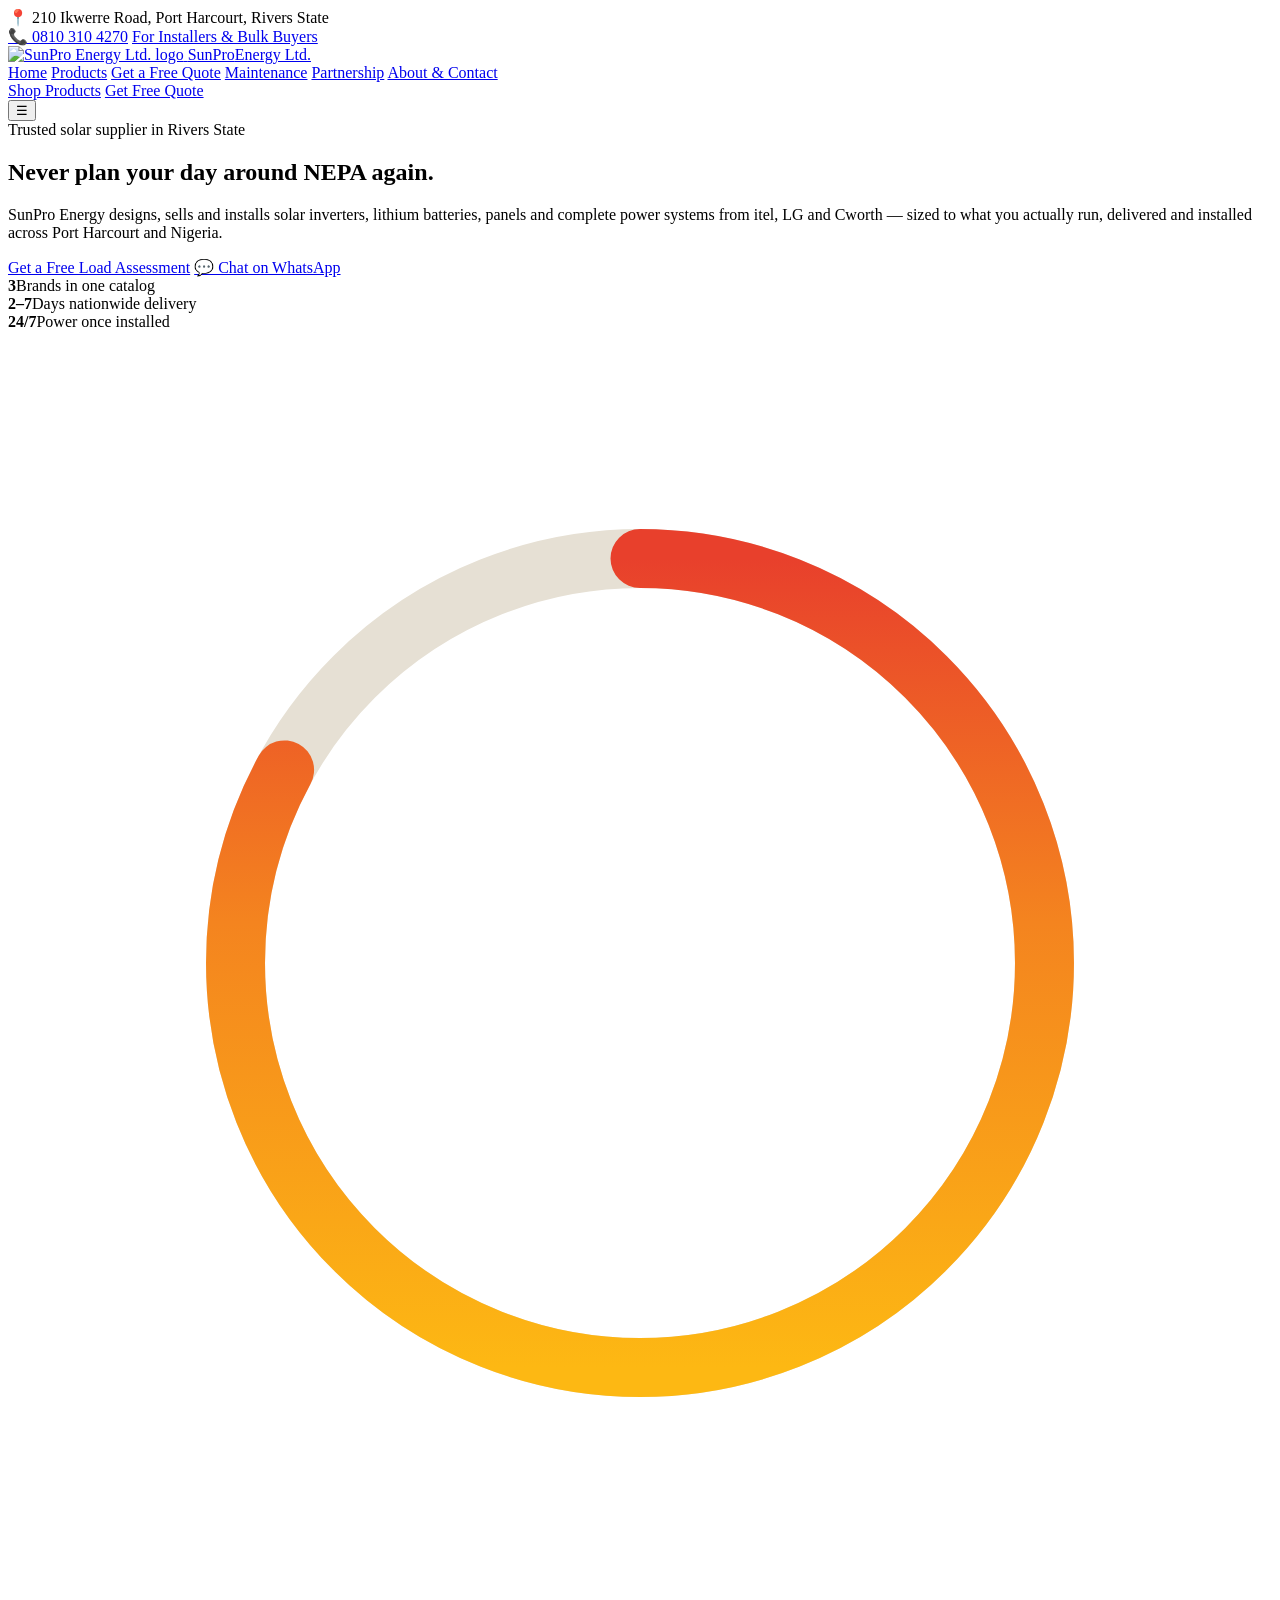
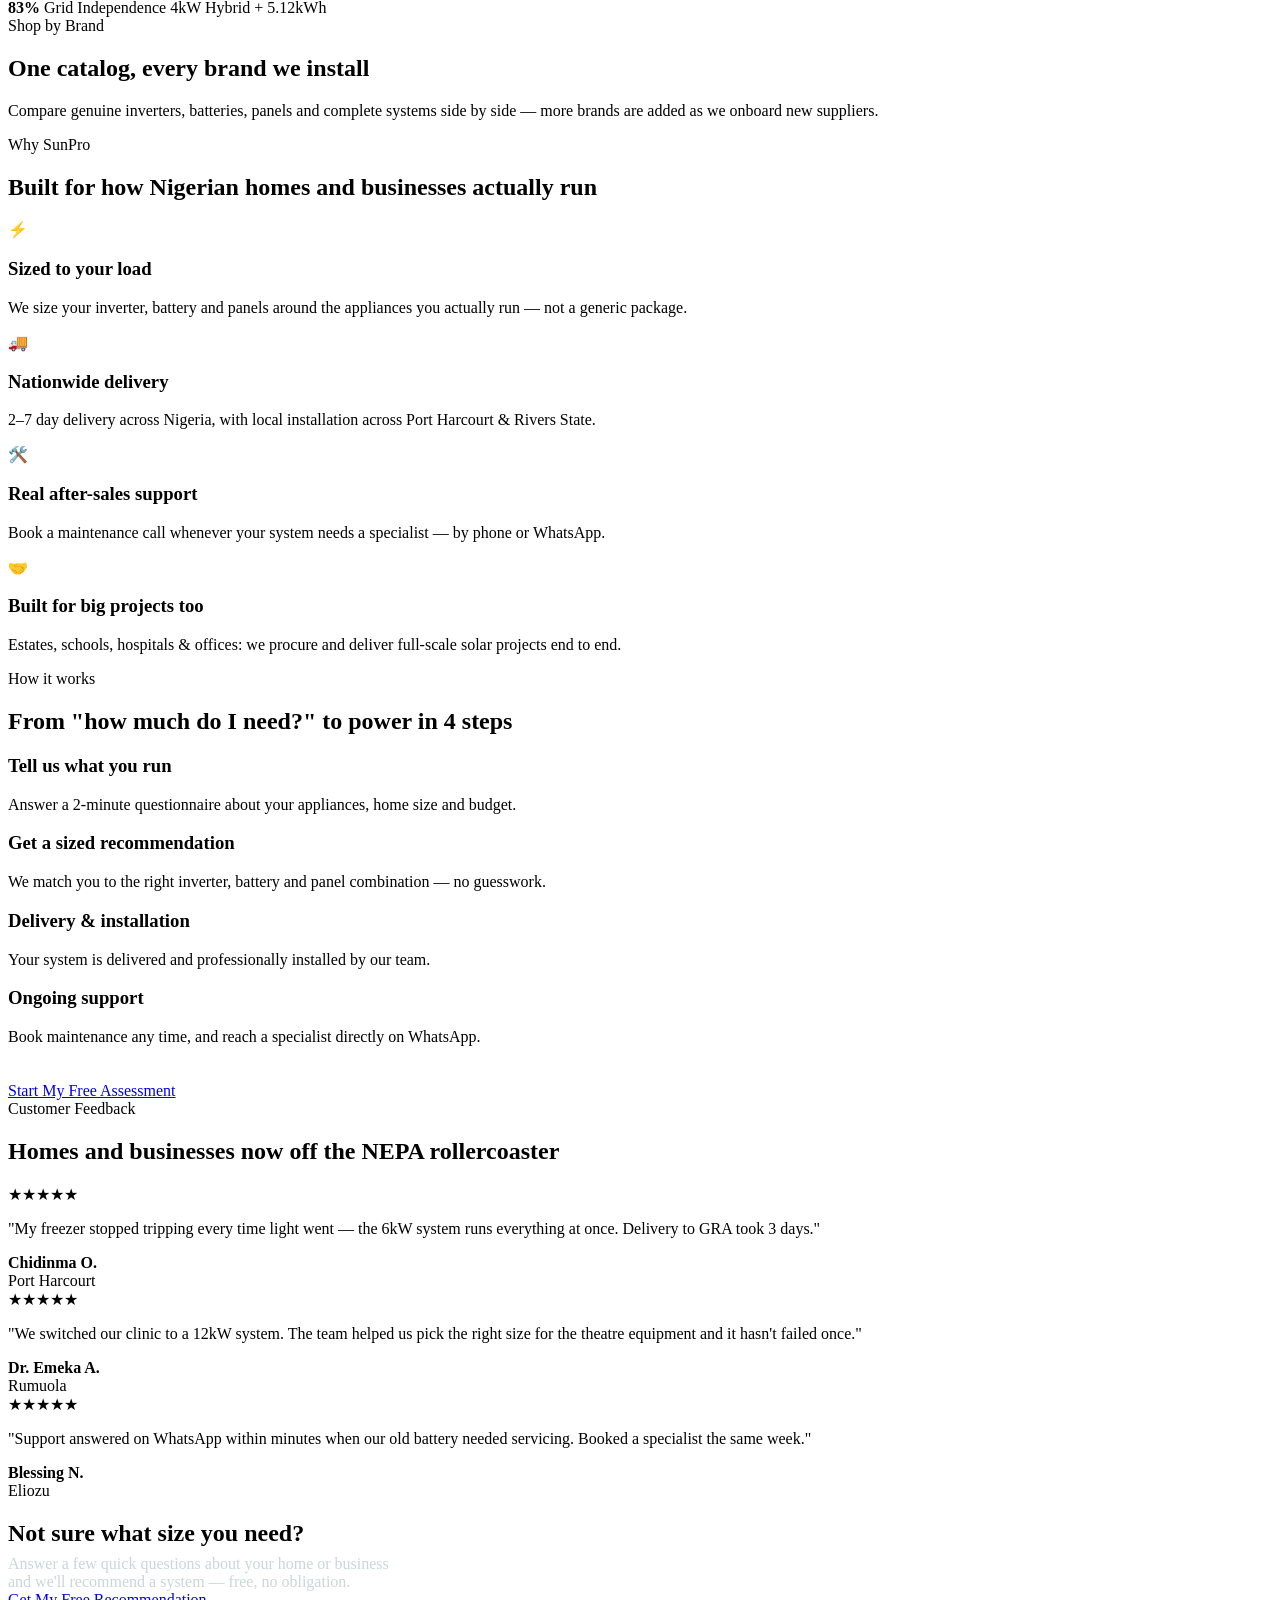
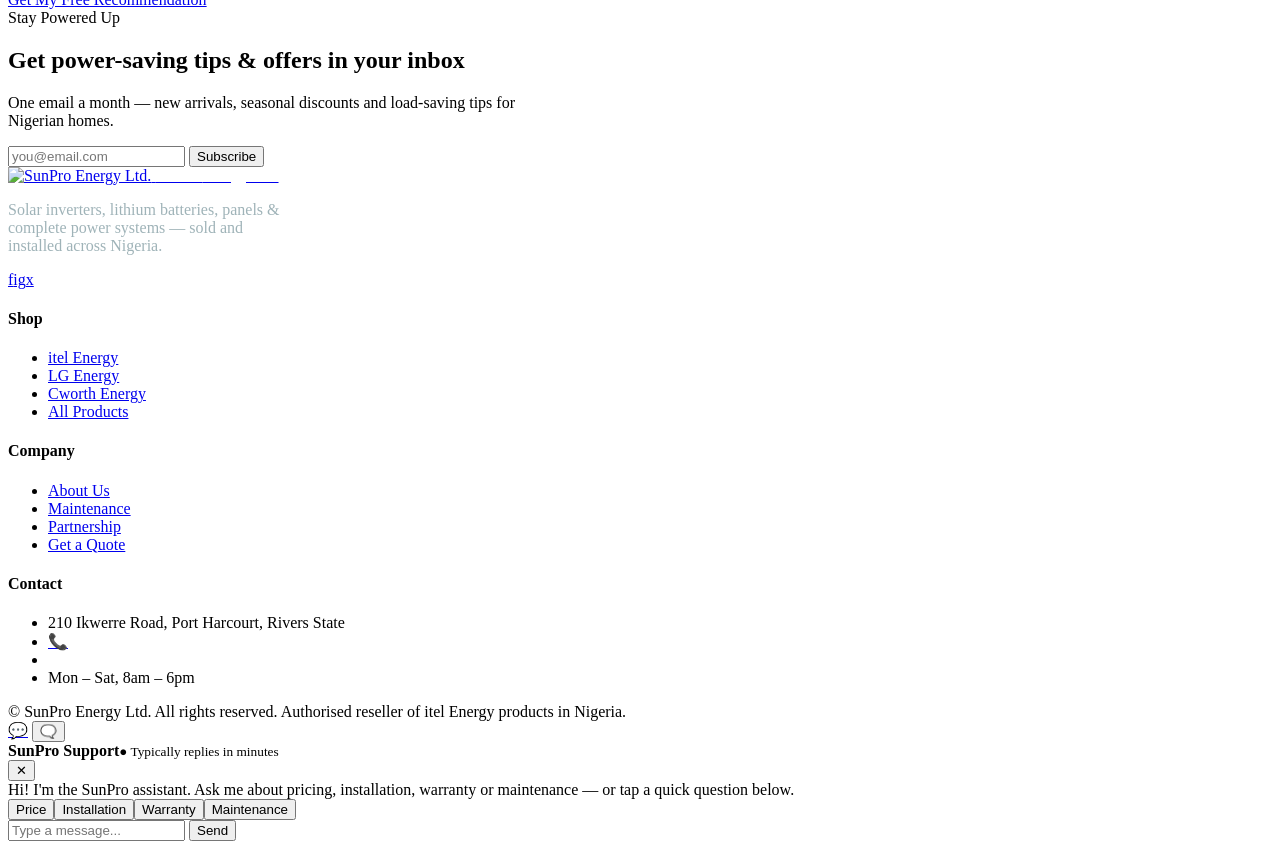
==== index.html @ 455d2c6d "Add files via upload" ====
<!DOCTYPE html>
<html lang="en">
<head>
<meta charset="UTF-8">
<meta name="viewport" content="width=device-width, initial-scale=1.0">
<title>SunPro Energy Ltd. — Solar Inverters, Batteries & Panels in Port Harcourt, Nigeria</title>
<meta name="description" content="SunPro Energy Ltd. supplies and installs itel, LG & Cworth solar inverters, lithium batteries, panels and complete power systems across Port Harcourt and Nigeria. Get a free load assessment.">
<link rel="canonical" href="https://sunproenergyltd.com/">
<link rel="icon" href="assets/logo.jpg">
<link rel="stylesheet" href="css/style.css">
</head>
<body>

<header class="site-header">
  <div class="topbar">
    <div class="container">
      <div class="topbar-links">
        <span>📍 210 Ikwerre Road, Port Harcourt, Rivers State</span>
      </div>
      <div class="topbar-links">
        <a data-phone-href href="#">📞 <span data-phone>0810 310 4270</span></a>
        <a href="pages/partnership.html">For Installers & Bulk Buyers</a>
      </div>
    </div>
  </div>
  <div class="container nav">
    <a href="index.html" class="brand">
      <img src="assets/logo.jpg" alt="SunPro Energy Ltd. logo">
      <span class="brand-name">SunPro<span>Energy Ltd.</span></span>
    </a>
    <nav class="nav-links">
      <a href="index.html">Home</a>
      <a href="pages/products.html">Products</a>
      <a href="pages/questionnaire.html">Get a Free Quote</a>
      <a href="pages/maintenance.html">Maintenance</a>
      <a href="pages/partnership.html">Partnership</a>
      <a href="pages/about.html">About &amp; Contact</a>
    </nav>
    <div class="nav-cta">
      <a href="pages/products.html" class="btn btn-outline btn-sm">Shop Products</a>
      <a href="pages/questionnaire.html" class="btn btn-primary btn-sm">Get Free Quote</a>
    </div>
    <button class="nav-toggle" aria-label="Toggle menu">☰</button>
  </div>
</header>

<section class="hero">
  <div class="container hero-grid">
    <div>
      <div class="hero-badge"><span class="dot"></span> Trusted solar supplier in Rivers State</div>
      <h1>Never plan your day around NEPA again.</h1>
      <p class="lead">SunPro Energy designs, sells and installs solar inverters, lithium batteries, panels and complete power systems from itel, LG and Cworth — sized to what you actually run, delivered and installed across Port Harcourt and Nigeria.</p>
      <div class="hero-actions">
        <a href="pages/questionnaire.html" class="btn btn-primary">Get a Free Load Assessment</a>
        <a data-wa-href data-wa-msg="Hello SunPro Energy, I'd like to speak to someone about a solar system." href="#" class="btn btn-whatsapp">💬 Chat on WhatsApp</a>
      </div>
      <div class="hero-stats">
        <div class="hero-stat"><b>3</b><span>Brands in one catalog</span></div>
        <div class="hero-stat"><b>2–7</b><span>Days nationwide delivery</span></div>
        <div class="hero-stat"><b>24/7</b><span>Power once installed</span></div>
      </div>
    </div>
    <div class="ray-meter">
      <svg viewBox="0 0 300 300">
        <defs>
          <linearGradient id="sunGrad" x1="0%" y1="0%" x2="100%" y2="0%">
            <stop offset="0%" stop-color="#FDB813"/>
            <stop offset="55%" stop-color="#F4841F"/>
            <stop offset="100%" stop-color="#E8402C"/>
          </linearGradient>
        </defs>
        <g stroke="url(#sunGrad)" stroke-width="3" stroke-linecap="round" opacity="0.55">
          <line x1="150" y1="150" x2="150" y2="18" transform="rotate(0 150 150)"/>
          <line x1="150" y1="150" x2="150" y2="24" transform="rotate(24 150 150)"/>
          <line x1="150" y1="150" x2="150" y2="18" transform="rotate(48 150 150)"/>
          <line x1="150" y1="150" x2="150" y2="24" transform="rotate(72 150 150)"/>
          <line x1="150" y1="150" x2="150" y2="18" transform="rotate(96 150 150)"/>
          <line x1="150" y1="150" x2="150" y2="24" transform="rotate(120 150 150)"/>
          <line x1="150" y1="150" x2="150" y2="18" transform="rotate(144 150 150)"/>
          <line x1="150" y1="150" x2="150" y2="24" transform="rotate(168 150 150)"/>
          <line x1="150" y1="150" x2="150" y2="18" transform="rotate(192 150 150)"/>
          <line x1="150" y1="150" x2="150" y2="24" transform="rotate(216 150 150)"/>
          <line x1="150" y1="150" x2="150" y2="18" transform="rotate(240 150 150)"/>
          <line x1="150" y1="150" x2="150" y2="24" transform="rotate(264 150 150)"/>
          <line x1="150" y1="150" x2="150" y2="18" transform="rotate(288 150 150)"/>
          <line x1="150" y1="150" x2="150" y2="24" transform="rotate(312 150 150)"/>
          <line x1="150" y1="150" x2="150" y2="18" transform="rotate(336 150 150)"/>
        </g>
        <circle cx="150" cy="150" r="96" fill="none" stroke="#E6E0D4" stroke-width="14"/>
        <circle cx="150" cy="150" r="96" fill="none" stroke="url(#sunGrad)" stroke-width="14" stroke-linecap="round"
          stroke-dasharray="603" stroke-dashoffset="103" transform="rotate(-90 150 150)"/>
      </svg>
      <div class="reading">
        <b>83%</b>
        <span>Grid Independence</span>
        <span class="small mono" style="margin-top:6px;">4kW Hybrid + 5.12kWh</span>
      </div>
    </div>
  </div>
</section>

<section class="bg-paper" style="padding-top:0;">
  <div class="container">
    <div class="section-head">
      <div class="eyebrow">Shop by Brand</div>
      <h2>One catalog, every brand we install</h2>
      <p>Compare genuine inverters, batteries, panels and complete systems side by side — more brands are added as we onboard new suppliers.</p>
    </div>
    <div class="brand-strip" id="brand-strip"></div>
  </div>
</section>

<section class="bg-navy">
  <div class="container">
    <div class="section-head">
      <div class="eyebrow" style="color:var(--gold)">Why SunPro</div>
      <h2>Built for how Nigerian homes and businesses actually run</h2>
    </div>
    <div class="grid grid-4">
      <div class="card"><div class="icon">⚡</div><h3>Sized to your load</h3><p>We size your inverter, battery and panels around the appliances you actually run — not a generic package.</p></div>
      <div class="card"><div class="icon">🚚</div><h3>Nationwide delivery</h3><p>2–7 day delivery across Nigeria, with local installation across Port Harcourt & Rivers State.</p></div>
      <div class="card"><div class="icon">🛠️</div><h3>Real after-sales support</h3><p>Book a maintenance call whenever your system needs a specialist — by phone or WhatsApp.</p></div>
      <div class="card"><div class="icon">🤝</div><h3>Built for big projects too</h3><p>Estates, schools, hospitals & offices: we procure and deliver full-scale solar projects end to end.</p></div>
    </div>
  </div>
</section>

<section class="bg-paper">
  <div class="container">
    <div class="section-head">
      <div class="eyebrow">How it works</div>
      <h2>From "how much do I need?" to power in 4 steps</h2>
    </div>
    <div class="steps">
      <div class="step"><h3>Tell us what you run</h3><p>Answer a 2-minute questionnaire about your appliances, home size and budget.</p></div>
      <div class="step"><h3>Get a sized recommendation</h3><p>We match you to the right inverter, battery and panel combination — no guesswork.</p></div>
      <div class="step"><h3>Delivery & installation</h3><p>Your system is delivered and professionally installed by our team.</p></div>
      <div class="step"><h3>Ongoing support</h3><p>Book maintenance any time, and reach a specialist directly on WhatsApp.</p></div>
    </div>
    <div class="text-center" style="margin-top:36px;">
      <a href="pages/questionnaire.html" class="btn btn-primary">Start My Free Assessment</a>
    </div>
  </div>
</section>

<section class="bg-paper" style="padding-top:0;">
  <div class="container">
    <div class="section-head">
      <div class="eyebrow">Customer Feedback</div>
      <h2>Homes and businesses now off the NEPA rollercoaster</h2>
    </div>
    <div class="grid grid-3">
      <div class="testi"><div class="stars">★★★★★</div><p>"My freezer stopped tripping every time light went — the 6kW system runs everything at once. Delivery to GRA took 3 days."</p>
        <div class="who"><div class="avatar"></div><div><b>Chidinma O.</b><div class="small">Port Harcourt</div></div></div></div>
      <div class="testi"><div class="stars">★★★★★</div><p>"We switched our clinic to a 12kW system. The team helped us pick the right size for the theatre equipment and it hasn't failed once."</p>
        <div class="who"><div class="avatar"></div><div><b>Dr. Emeka A.</b><div class="small">Rumuola</div></div></div></div>
      <div class="testi"><div class="stars">★★★★★</div><p>"Support answered on WhatsApp within minutes when our old battery needed servicing. Booked a specialist the same week."</p>
        <div class="who"><div class="avatar"></div><div><b>Blessing N.</b><div class="small">Eliozu</div></div></div></div>
    </div>
  </div>
</section>

<section class="bg-paper" style="padding-top:0;">
  <div class="container">
    <div class="cta-banner">
      <div class="cta-inner">
        <div>
          <h2 style="margin-bottom:8px;">Not sure what size you need?</h2>
          <p style="color:#C9D6DA;margin:0;max-width:48ch;">Answer a few quick questions about your home or business and we'll recommend a system — free, no obligation.</p>
        </div>
        <a href="pages/questionnaire.html" class="btn btn-primary">Get My Free Recommendation</a>
      </div>
    </div>
  </div>
</section>

<section class="newsletter">
  <div class="container">
    <div class="section-head left" style="max-width:520px;">
      <div class="eyebrow" style="color:var(--gold)">Stay Powered Up</div>
      <h2>Get power-saving tips & offers in your inbox</h2>
      <p>One email a month — new arrivals, seasonal discounts and load-saving tips for Nigerian homes.</p>
      <form class="newsletter-form">
        <input type="email" placeholder="you@email.com" required>
        <button class="btn btn-primary" type="submit">Subscribe</button>
      </form>
      <div class="form-msg"></div>
    </div>
  </div>
</section>

<footer class="site-footer">
  <div class="container">
    <div class="footer-grid">
      <div>
        <a href="index.html" class="brand" style="margin-bottom:14px;">
          <img src="assets/logo.jpg" alt="SunPro Energy Ltd." style="height:40px;">
          <span class="brand-name" style="color:#fff;">SunPro<span style="color:var(--gold);">Energy Ltd.</span></span>
        </a>
        <p style="color:#9fb3b8;max-width:34ch;">Solar inverters, lithium batteries, panels & complete power systems — sold and installed across Nigeria.</p>
        <div class="social-row">
          <a href="#" aria-label="Facebook">f</a><a href="#" aria-label="Instagram">ig</a><a href="#" aria-label="Twitter">x</a>
        </div>
      </div>
      <div>
        <h4>Shop</h4>
        <ul>
          <li><a href="pages/products.html?brand=itel">itel Energy</a></li>
          <li><a href="pages/products.html?brand=lg">LG Energy</a></li>
          <li><a href="pages/products.html?brand=cworth">Cworth Energy</a></li>
          <li><a href="pages/products.html">All Products</a></li>
        </ul>
      </div>
      <div>
        <h4>Company</h4>
        <ul>
          <li><a href="pages/about.html">About Us</a></li>
          <li><a href="pages/maintenance.html">Maintenance</a></li>
          <li><a href="pages/partnership.html">Partnership</a></li>
          <li><a href="pages/questionnaire.html">Get a Quote</a></li>
        </ul>
      </div>
      <div>
        <h4>Contact</h4>
        <ul>
          <li data-address>210 Ikwerre Road, Port Harcourt, Rivers State</li>
          <li><a data-phone-href href="#">📞 <span data-phone></span></a></li>
          <li><a data-email-href href="#" data-email></a></li>
          <li data-hours>Mon – Sat, 8am – 6pm</li>
        </ul>
      </div>
    </div>
    <div class="footer-bottom">
      <span>© <span data-year></span> SunPro Energy Ltd. All rights reserved.</span>
      <span>Authorised reseller of itel Energy products in Nigeria.</span>
    </div>
  </div>
</footer>

<div class="floating-actions">
  <a class="fab fab-whatsapp" data-wa-href data-wa-msg="Hello SunPro Energy, I have a question." href="#" aria-label="Chat on WhatsApp">💬</a>
  <button class="fab fab-chat" aria-label="Open live chat">🗨️</button>
</div>
<div class="chat-window">
  <div class="chat-head">
    <div><b>SunPro Support</b><small>● Typically replies in minutes</small></div>
    <button class="chat-close">✕</button>
  </div>
  <div class="chat-body">
    <div class="msg bot">Hi! I'm the SunPro assistant. Ask me about pricing, installation, warranty or maintenance — or tap a quick question below.</div>
  </div>
  <div class="chat-quick">
    <button>Price</button><button>Installation</button><button>Warranty</button><button>Maintenance</button>
  </div>
  <div class="chat-input">
    <input type="text" placeholder="Type a message...">
    <button>Send</button>
  </div>
</div>

<script src="js/config.js"></script>
<script src="js/products-data.js"></script>
<script src="js/lead-store.js"></script>
<script src="js/main.js"></script>
<script>
  function renderBrandStrip(){
    const wrap = document.getElementById("brand-strip");
    if(!wrap) return;
    wrap.innerHTML = BRANDS.map(b => `
      <div class="brand-card ${b.status !== 'live' ? 'soon' : ''}">
        <div class="brand-mark">${b.logoText}</div>
        <h3>${b.name}</h3>
        <p class="small" style="margin:0;">${b.tagline}</p>
        <span class="tag ${b.status !== 'live' ? 'soon' : ''}">${b.status === 'live' ? b.items.length + ' products' : 'Coming soon'}</span>
        <a href="pages/products.html?brand=${b.id}" class="btn btn-outline btn-sm" style="margin-top:6px;">${b.status==='live' ? 'View products' : 'Notify me'}</a>
      </div>`).join("");
  }
  renderBrandStrip();
</script>
</body>
</html>
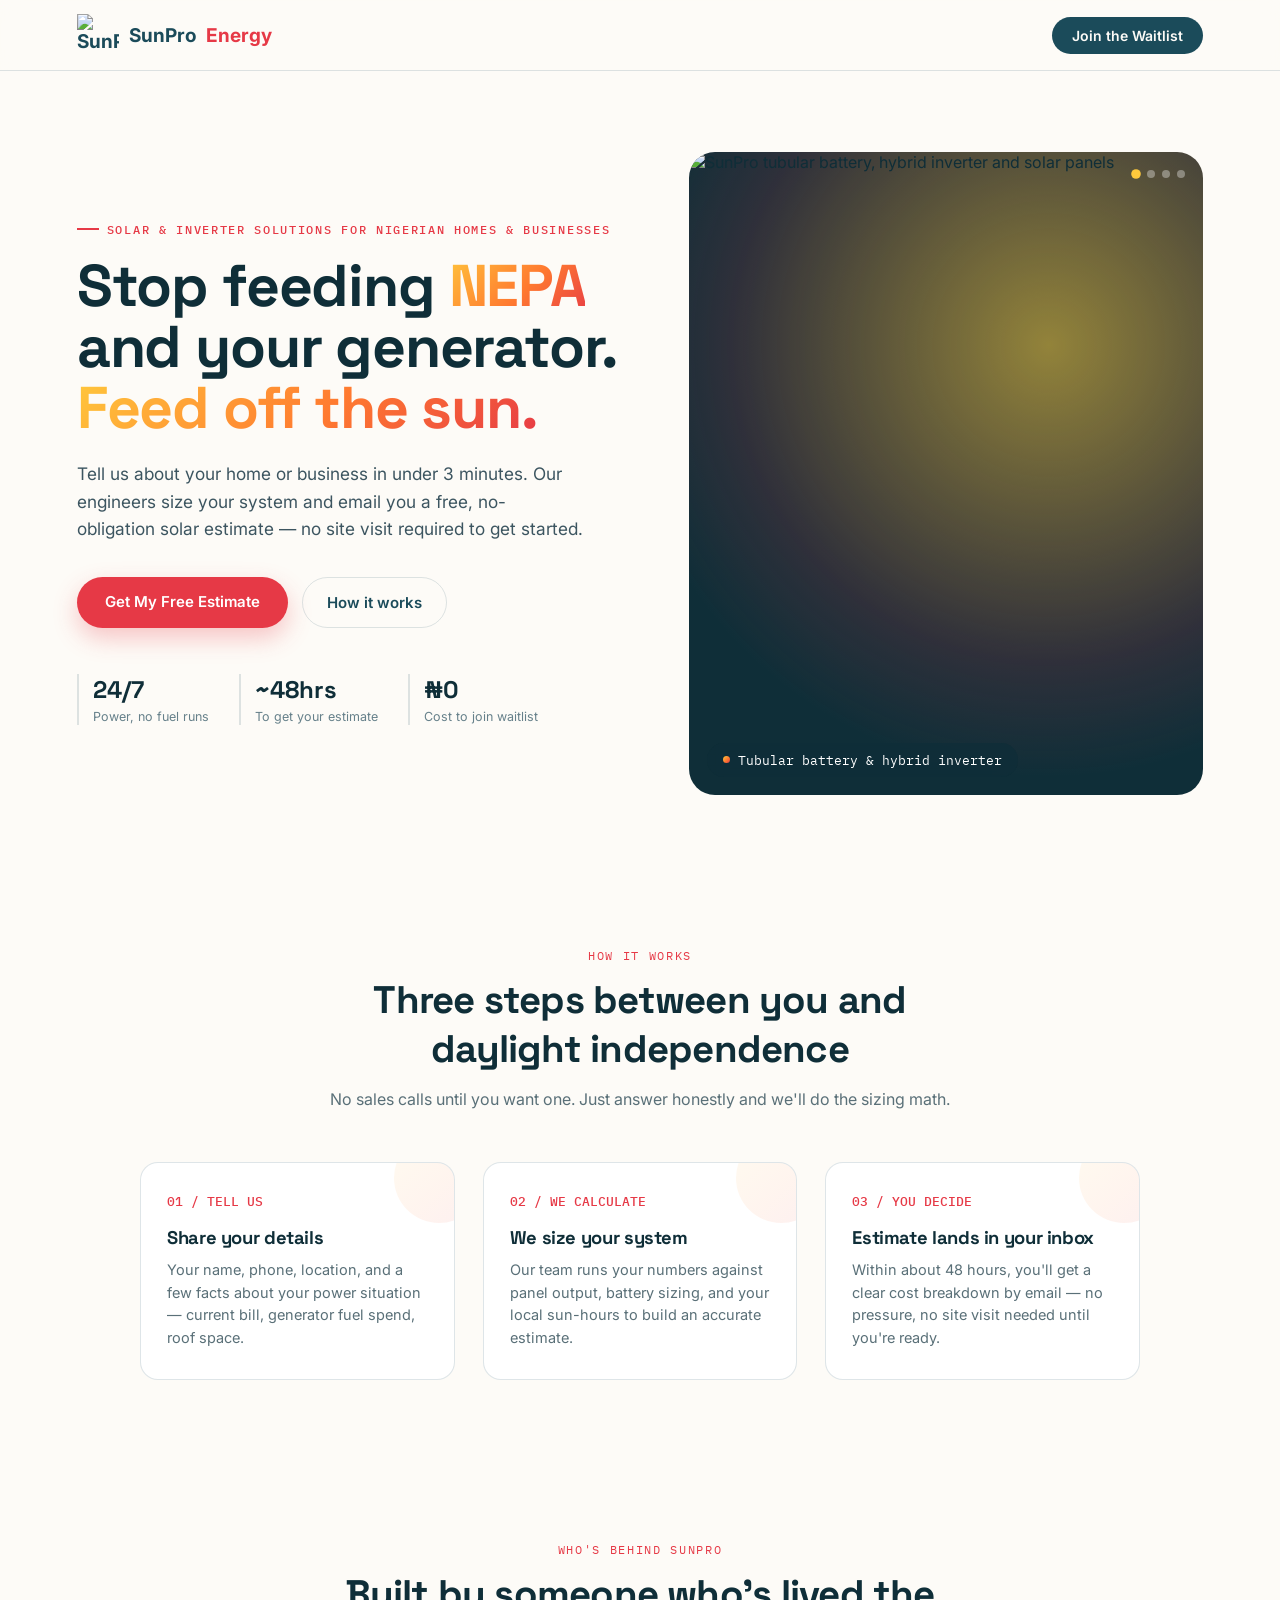
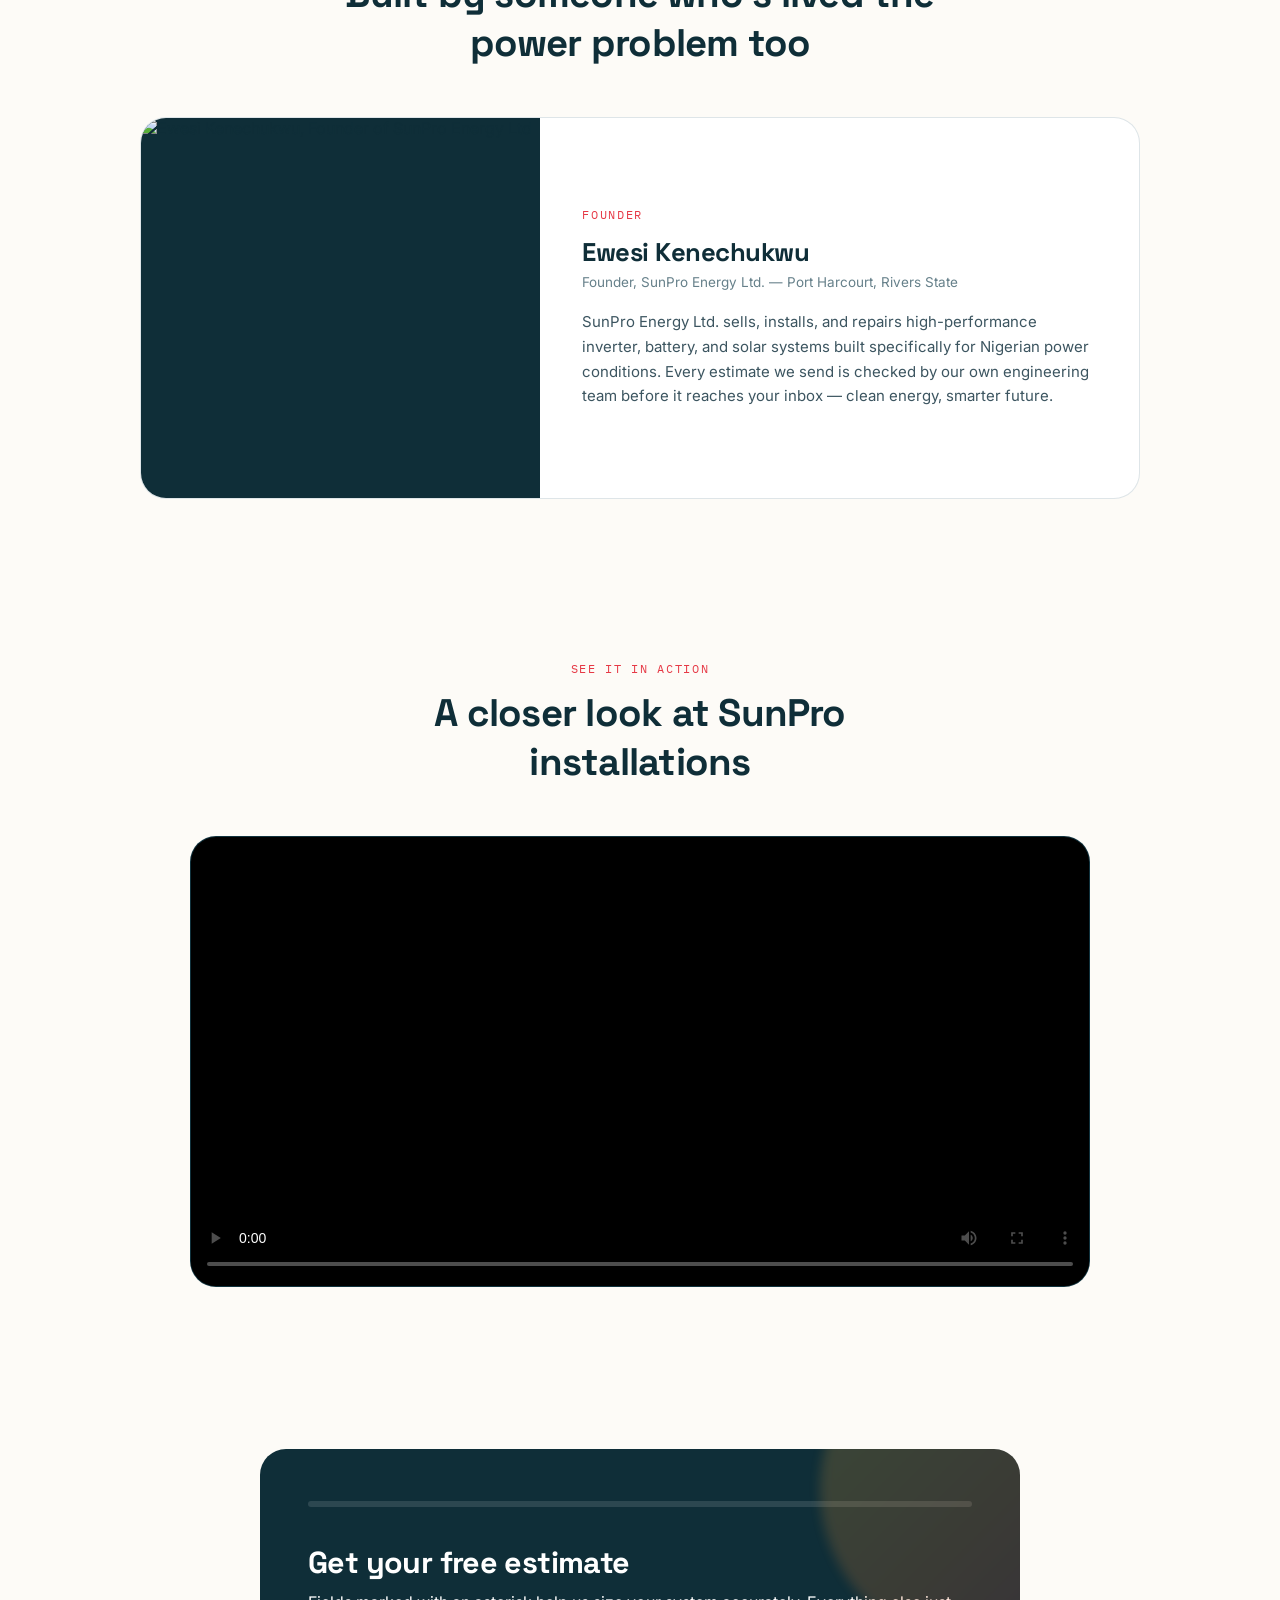
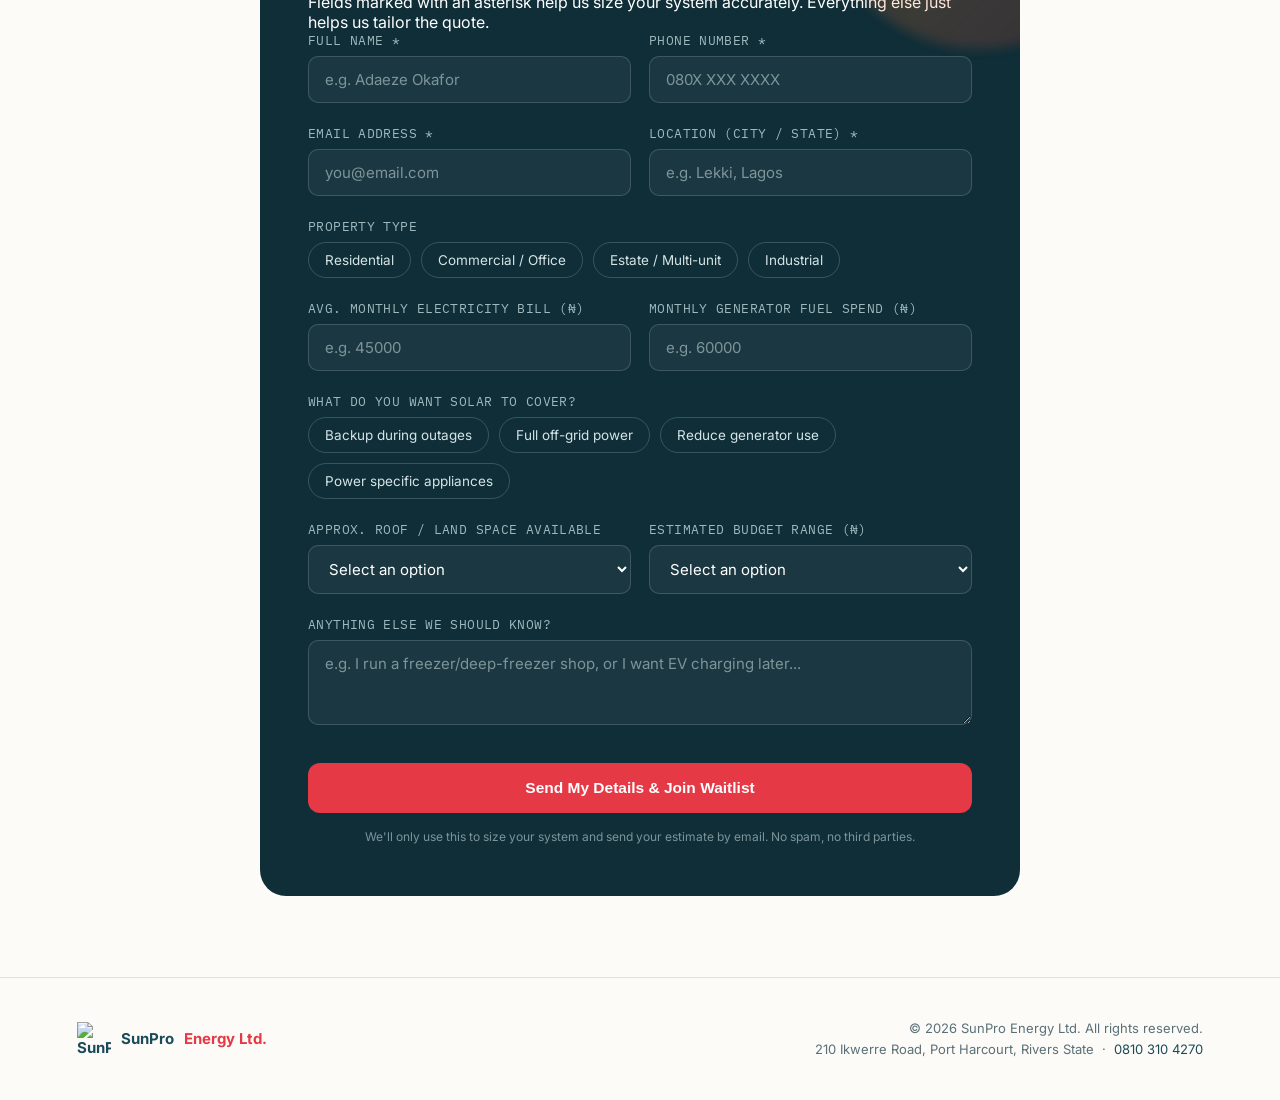
==== commit e0aeb7f8: "Add files via upload" ====
--- a/index.html
+++ b/index.html
@@ -3,279 +3,441 @@
 <head>
 <meta charset="UTF-8">
 <meta name="viewport" content="width=device-width, initial-scale=1.0">
-<title>SunPro Energy Ltd. — Solar Inverters, Batteries & Panels in Port Harcourt, Nigeria</title>
-<meta name="description" content="SunPro Energy Ltd. supplies and installs itel, LG & Cworth solar inverters, lithium batteries, panels and complete power systems across Port Harcourt and Nigeria. Get a free load assessment.">
-<link rel="canonical" href="https://sunproenergyltd.com/">
+<title>SunPro Energy Ltd. — Get Your Free Solar Estimate</title>
 <link rel="icon" href="assets/logo.jpg">
-<link rel="stylesheet" href="css/style.css">
+<link rel="preconnect" href="https://fonts.googleapis.com">
+<link href="https://fonts.googleapis.com/css2?family=Space+Grotesk:wght@400;500;600;700&family=Inter:wght@400;500;600&family=IBM+Plex+Mono:wght@400;500&display=swap" rel="stylesheet">
+<style>
+  :root{
+    --navy:#1B4B5A;
+    --navy-deep:#0F2E38;
+    --gold:#FFC93C;
+    --orange:#FF7A30;
+    --red:#E63946;
+    --cream:#FDFBF7;
+    --line: rgba(27,75,90,0.14);
+    --sun-gradient: linear-gradient(135deg, var(--gold) 0%, var(--orange) 55%, var(--red) 100%);
+  }
+  *{box-sizing:border-box; margin:0; padding:0;}
+  html{scroll-behavior:smooth;}
+  body{font-family:'Inter', sans-serif; background:var(--cream); color:var(--navy-deep); overflow-x:hidden;}
+  h1,h2,h3{font-family:'Space Grotesk', sans-serif; letter-spacing:-0.02em;}
+  .mono{font-family:'IBM Plex Mono', monospace;}
+  img{max-width:100%; display:block;}
+
+  /* ---------- NAV ---------- */
+  nav{
+    position:sticky; top:0; z-index:50;
+    display:flex; align-items:center; justify-content:space-between;
+    padding:14px 6vw;
+    background:rgba(253,251,247,0.9);
+    backdrop-filter: blur(10px);
+    border-bottom:1px solid var(--line);
+  }
+  .brand{display:flex; align-items:center; gap:10px; font-weight:700; font-size:19px; color:var(--navy);}
+  .brand img{width:42px; height:42px; object-fit:contain;}
+  .brand span.red{color:var(--red);}
+  nav a.cta{
+    background:var(--navy); color:var(--cream); padding:10px 20px; border-radius:100px;
+    font-weight:600; font-size:14px; text-decoration:none; transition:transform .2s, background .2s;
+  }
+  nav a.cta:hover{background:var(--red); transform:translateY(-1px);}
+
+  /* ---------- HERO ---------- */
+  .hero{
+    position:relative; padding:9vh 6vw 8vh;
+    display:grid; grid-template-columns:1.05fr 0.95fr; gap:44px; align-items:center;
+    overflow:hidden;
+  }
+  .hero-copy .eyebrow{
+    font-family:'IBM Plex Mono', monospace; font-size:12px; letter-spacing:.14em; text-transform:uppercase;
+    color:var(--red); font-weight:500; margin-bottom:18px; display:flex; align-items:center; gap:8px;
+  }
+  .hero-copy .eyebrow::before{content:''; width:22px; height:2px; background:var(--red); display:inline-block;}
+  .hero-copy h1{font-size:clamp(2.3rem, 4.6vw, 3.8rem); line-height:1.04; color:var(--navy-deep); font-weight:700;}
+  .hero-copy h1 em{font-style:normal; background:var(--sun-gradient); -webkit-background-clip:text; background-clip:text; color:transparent;}
+  .hero-copy p.lead{margin-top:22px; font-size:1.08rem; line-height:1.6; color:#3c5560; max-width:46ch;}
+  .hero-actions{margin-top:34px; display:flex; gap:14px; flex-wrap:wrap;}
+  .btn-primary{
+    background:var(--red); color:#fff; padding:15px 28px; border-radius:100px; font-weight:600;
+    text-decoration:none; font-size:15px; box-shadow:0 10px 24px rgba(230,57,70,0.28);
+    transition:transform .2s, box-shadow .2s; border:none; cursor:pointer;
+  }
+  .btn-primary:hover{transform:translateY(-2px); box-shadow:0 14px 30px rgba(230,57,70,0.36);}
+  .btn-ghost{
+    padding:15px 24px; border-radius:100px; font-weight:600; font-size:15px; color:var(--navy);
+    border:1.5px solid var(--line); text-decoration:none; transition:border-color .2s, background .2s;
+  }
+  .btn-ghost:hover{border-color:var(--navy); background:rgba(27,75,90,0.05);}
+  .hero-stats{display:flex; gap:30px; margin-top:46px;}
+  .hero-stats div{border-left:2px solid var(--line); padding-left:14px;}
+  .hero-stats b{display:block; font-family:'Space Grotesk'; font-size:1.5rem; color:var(--navy-deep);}
+  .hero-stats span{font-size:12.5px; color:#66808a;}
+
+  /* ---------- HERO PRODUCT SLIDER ---------- */
+  .hero-slider{
+    position:relative; border-radius:26px; overflow:hidden; aspect-ratio:4/5;
+    background:radial-gradient(circle at 70% 30%, rgba(255,201,60,0.55), rgba(230,57,70,0.15) 55%, transparent 75%), var(--navy-deep);
+  }
+  .slide{
+    position:absolute; inset:0; opacity:0; transition:opacity .8s ease;
+    display:flex; align-items:center; justify-content:center;
+  }
+  .slide.active{opacity:1;}
+  .slide img{width:100%; height:100%; object-fit:cover;}
+  .slide-badge{
+    position:absolute; bottom:18px; left:18px; background:rgba(15,46,56,0.75); backdrop-filter:blur(6px);
+    color:#fff; padding:9px 16px; border-radius:100px; font-size:12.5px; font-family:'IBM Plex Mono';
+    display:flex; align-items:center; gap:8px;
+  }
+  .slide-badge::before{content:''; width:7px; height:7px; border-radius:50%; background:var(--sun-gradient);}
+  .slider-dots{position:absolute; top:18px; right:18px; display:flex; gap:7px; z-index:5;}
+  .slider-dots span{width:8px; height:8px; border-radius:50%; background:rgba(255,255,255,0.35); cursor:pointer; transition:background .2s, transform .2s;}
+  .slider-dots span.active{background:var(--gold); transform:scale(1.2);}
+
+  /* ---------- SECTION SHELL ---------- */
+  section{padding:9vh 6vw;}
+  .section-head{max-width:640px; margin:0 auto 50px; text-align:center;}
+  .section-head .eyebrow{font-family:'IBM Plex Mono'; font-size:12px; letter-spacing:.14em; text-transform:uppercase; color:var(--red); margin-bottom:12px; display:block;}
+  .section-head h2{font-size:clamp(1.7rem,3vw,2.4rem); color:var(--navy-deep);}
+  .section-head p{margin-top:14px; color:#5a7078; line-height:1.6;}
+
+  /* ---------- HOW IT WORKS ---------- */
+  .steps{max-width:1000px; margin:0 auto; display:grid; grid-template-columns:repeat(3,1fr); gap:28px;}
+  .step{background:#fff; border:1px solid var(--line); border-radius:18px; padding:30px 26px; position:relative; overflow:hidden;}
+  .step .num{font-family:'IBM Plex Mono'; font-size:13px; color:var(--red); font-weight:500; margin-bottom:16px; display:block;}
+  .step h3{font-size:1.15rem; color:var(--navy-deep); margin-bottom:10px;}
+  .step p{font-size:14.5px; color:#5a7078; line-height:1.55;}
+  .step::after{content:''; position:absolute; top:-30px; right:-30px; width:90px; height:90px; border-radius:50%; background:var(--sun-gradient); opacity:0.08;}
+
+  /* ---------- FOUNDER ---------- */
+  .founder-wrap{
+    max-width:1000px; margin:0 auto; background:#fff; border:1px solid var(--line); border-radius:26px;
+    display:grid; grid-template-columns:0.8fr 1.2fr; overflow:hidden;
+  }
+  .founder-photo{position:relative; background:var(--navy-deep); min-height:380px;}
+  .founder-photo img{width:100%; height:100%; object-fit:cover; object-position:top center;}
+  .founder-copy{padding:44px 42px; display:flex; flex-direction:column; justify-content:center;}
+  .founder-copy .eyebrow{font-family:'IBM Plex Mono'; font-size:12px; letter-spacing:.14em; text-transform:uppercase; color:var(--red); margin-bottom:14px; display:block;}
+  .founder-copy h3{font-size:1.6rem; margin-bottom:6px; color:var(--navy-deep);}
+  .founder-copy .role{color:#66808a; font-size:13.5px; margin-bottom:20px;}
+  .founder-copy p{color:#3c5560; line-height:1.65; font-size:15px;}
+
+  /* ---------- VIDEO ---------- */
+  .video-wrap{max-width:900px; margin:0 auto; border-radius:26px; overflow:hidden; background:var(--navy-deep); border:1px solid var(--line);}
+  .video-wrap video{width:100%; display:block; max-height:520px; background:#000;}
+
+  /* ---------- FORM ---------- */
+  .form-wrap{max-width:760px; margin:0 auto; background:var(--navy-deep); border-radius:26px; padding:52px 48px; color:#fff; position:relative; overflow:hidden;}
+  .form-wrap::before{content:''; position:absolute; top:-120px; right:-120px; width:320px; height:320px; border-radius:50%; background:var(--sun-gradient); opacity:0.18; filter:blur(6px);}
+  .form-wrap h2{color:#fff; font-size:1.9rem; margin-bottom:10px;}
+  .form-wrap > p{color:#b9cdd2; margin-bottom:34px; font-size:14.5px; max-width:52ch;}
+  .progress-track{height:6px; width:100%; background:rgba(255,255,255,0.12); border-radius:100px; margin-bottom:36px; overflow:hidden;}
+  .progress-fill{height:100%; width:0%; background:var(--sun-gradient); border-radius:100px; transition:width .5s ease;}
+  .field{margin-bottom:22px; position:relative; z-index:1;}
+  .field label{display:block; font-size:12.5px; font-family:'IBM Plex Mono'; letter-spacing:.03em; color:#9fb8bd; margin-bottom:8px;}
+  .field input, .field select, .field textarea{
+    width:100%; padding:13px 16px; border-radius:10px; border:1px solid rgba(255,255,255,0.16);
+    background:rgba(255,255,255,0.05); color:#fff; font-family:'Inter'; font-size:15px; outline:none;
+    transition:border-color .2s, background .2s;
+  }
+  .field input::placeholder, .field textarea::placeholder{color:#7d9498;}
+  .field input:focus, .field select:focus, .field textarea:focus{border-color:var(--gold); background:rgba(255,255,255,0.08);}
+  .field select option{color:#000;}
+  .row-2{display:grid; grid-template-columns:1fr 1fr; gap:18px;}
+  @media(max-width:640px){.row-2{grid-template-columns:1fr;}}
+  .chip-group{display:flex; flex-wrap:wrap; gap:10px;}
+  .chip{padding:9px 16px; border-radius:100px; border:1px solid rgba(255,255,255,0.18); font-size:13.5px; cursor:pointer; color:#d6e4e6; transition:all .2s; user-select:none;}
+  .chip.active{background:var(--sun-gradient); color:var(--navy-deep); font-weight:600; border-color:transparent;}
+  .submit-btn{margin-top:12px; width:100%; padding:16px; border:none; border-radius:12px; font-weight:700; font-size:15.5px; background:var(--red); color:#fff; cursor:pointer; transition:transform .2s, background .2s;}
+  .submit-btn:hover{transform:translateY(-2px); background:#ff4c5c;}
+  .submit-btn:disabled{opacity:0.5; cursor:not-allowed; transform:none;}
+  .fine-print{margin-top:16px; font-size:12px; color:#7d9498; text-align:center;}
+  .success-panel{display:none; text-align:center; padding:30px 10px; position:relative; z-index:1;}
+  .success-panel .sun-icon{width:70px; height:70px; border-radius:50%; background:var(--sun-gradient); margin:0 auto 20px; box-shadow:0 0 40px 10px rgba(255,150,50,0.4);}
+  .success-panel h3{color:#fff; font-size:1.5rem; margin-bottom:10px;}
+  .success-panel p{color:#b9cdd2; font-size:14.5px; max-width:44ch; margin:0 auto;}
+
+  /* ---------- FOOTER ---------- */
+  footer{padding:40px 6vw; border-top:1px solid var(--line); display:flex; justify-content:space-between; align-items:center; flex-wrap:wrap; gap:16px;}
+  footer .brand{font-size:15px;}
+  footer .foot-meta{text-align:right; font-size:13px; color:#5a7078; line-height:1.6;}
+  footer .foot-meta a{color:var(--navy); text-decoration:none;}
+
+  @media(max-width:880px){
+    .hero{grid-template-columns:1fr; padding-top:5vh;}
+    .hero-slider{order:-1; aspect-ratio:16/11;}
+    .steps{grid-template-columns:1fr;}
+    .founder-wrap{grid-template-columns:1fr;}
+    .founder-photo{min-height:280px;}
+    .form-wrap{padding:36px 24px;}
+    .hero-stats{gap:20px;}
+    footer{flex-direction:column; align-items:flex-start;}
+    footer .foot-meta{text-align:left;}
+  }
+</style>
 </head>
 <body>
 
-<header class="site-header">
-  <div class="topbar">
-    <div class="container">
-      <div class="topbar-links">
-        <span>📍 210 Ikwerre Road, Port Harcourt, Rivers State</span>
-      </div>
-      <div class="topbar-links">
-        <a data-phone-href href="#">📞 <span data-phone>0810 310 4270</span></a>
-        <a href="pages/partnership.html">For Installers & Bulk Buyers</a>
-      </div>
-    </div>
-  </div>
-  <div class="container nav">
-    <a href="index.html" class="brand">
-      <img src="assets/logo.jpg" alt="SunPro Energy Ltd. logo">
-      <span class="brand-name">SunPro<span>Energy Ltd.</span></span>
-    </a>
-    <nav class="nav-links">
-      <a href="index.html">Home</a>
-      <a href="pages/products.html">Products</a>
-      <a href="pages/questionnaire.html">Get a Free Quote</a>
-      <a href="pages/maintenance.html">Maintenance</a>
-      <a href="pages/partnership.html">Partnership</a>
-      <a href="pages/about.html">About &amp; Contact</a>
-    </nav>
-    <div class="nav-cta">
-      <a href="pages/products.html" class="btn btn-outline btn-sm">Shop Products</a>
-      <a href="pages/questionnaire.html" class="btn btn-primary btn-sm">Get Free Quote</a>
-    </div>
-    <button class="nav-toggle" aria-label="Toggle menu">☰</button>
-  </div>
-</header>
+<nav>
+  <div class="brand"><img src="assets/logo.jpg" alt="SunPro Energy Ltd logo"> SunPro<span class="red">Energy</span></div>
+  <a class="cta" href="#waitlist">Join the Waitlist</a>
+</nav>
 
 <section class="hero">
-  <div class="container hero-grid">
-    <div>
-      <div class="hero-badge"><span class="dot"></span> Trusted solar supplier in Rivers State</div>
-      <h1>Never plan your day around NEPA again.</h1>
-      <p class="lead">SunPro Energy designs, sells and installs solar inverters, lithium batteries, panels and complete power systems from itel, LG and Cworth — sized to what you actually run, delivered and installed across Port Harcourt and Nigeria.</p>
-      <div class="hero-actions">
-        <a href="pages/questionnaire.html" class="btn btn-primary">Get a Free Load Assessment</a>
-        <a data-wa-href data-wa-msg="Hello SunPro Energy, I'd like to speak to someone about a solar system." href="#" class="btn btn-whatsapp">💬 Chat on WhatsApp</a>
-      </div>
-      <div class="hero-stats">
-        <div class="hero-stat"><b>3</b><span>Brands in one catalog</span></div>
-        <div class="hero-stat"><b>2–7</b><span>Days nationwide delivery</span></div>
-        <div class="hero-stat"><b>24/7</b><span>Power once installed</span></div>
-      </div>
-    </div>
-    <div class="ray-meter">
-      <svg viewBox="0 0 300 300">
-        <defs>
-          <linearGradient id="sunGrad" x1="0%" y1="0%" x2="100%" y2="0%">
-            <stop offset="0%" stop-color="#FDB813"/>
-            <stop offset="55%" stop-color="#F4841F"/>
-            <stop offset="100%" stop-color="#E8402C"/>
-          </linearGradient>
-        </defs>
-        <g stroke="url(#sunGrad)" stroke-width="3" stroke-linecap="round" opacity="0.55">
-          <line x1="150" y1="150" x2="150" y2="18" transform="rotate(0 150 150)"/>
-          <line x1="150" y1="150" x2="150" y2="24" transform="rotate(24 150 150)"/>
-          <line x1="150" y1="150" x2="150" y2="18" transform="rotate(48 150 150)"/>
-          <line x1="150" y1="150" x2="150" y2="24" transform="rotate(72 150 150)"/>
-          <line x1="150" y1="150" x2="150" y2="18" transform="rotate(96 150 150)"/>
-          <line x1="150" y1="150" x2="150" y2="24" transform="rotate(120 150 150)"/>
-          <line x1="150" y1="150" x2="150" y2="18" transform="rotate(144 150 150)"/>
-          <line x1="150" y1="150" x2="150" y2="24" transform="rotate(168 150 150)"/>
-          <line x1="150" y1="150" x2="150" y2="18" transform="rotate(192 150 150)"/>
-          <line x1="150" y1="150" x2="150" y2="24" transform="rotate(216 150 150)"/>
-          <line x1="150" y1="150" x2="150" y2="18" transform="rotate(240 150 150)"/>
-          <line x1="150" y1="150" x2="150" y2="24" transform="rotate(264 150 150)"/>
-          <line x1="150" y1="150" x2="150" y2="18" transform="rotate(288 150 150)"/>
-          <line x1="150" y1="150" x2="150" y2="24" transform="rotate(312 150 150)"/>
-          <line x1="150" y1="150" x2="150" y2="18" transform="rotate(336 150 150)"/>
-        </g>
-        <circle cx="150" cy="150" r="96" fill="none" stroke="#E6E0D4" stroke-width="14"/>
-        <circle cx="150" cy="150" r="96" fill="none" stroke="url(#sunGrad)" stroke-width="14" stroke-linecap="round"
-          stroke-dasharray="603" stroke-dashoffset="103" transform="rotate(-90 150 150)"/>
-      </svg>
-      <div class="reading">
-        <b>83%</b>
-        <span>Grid Independence</span>
-        <span class="small mono" style="margin-top:6px;">4kW Hybrid + 5.12kWh</span>
-      </div>
-    </div>
+  <div class="hero-copy">
+    <div class="eyebrow">Solar &amp; Inverter Solutions for Nigerian Homes &amp; Businesses</div>
+    <h1>Stop feeding <em>NEPA</em> and your generator. <em>Feed off the sun.</em></h1>
+    <p class="lead">Tell us about your home or business in under 3 minutes. Our engineers size your system and email you a free, no-obligation solar estimate — no site visit required to get started.</p>
+    <div class="hero-actions">
+      <a href="#waitlist" class="btn-primary">Get My Free Estimate</a>
+      <a href="#how" class="btn-ghost">How it works</a>
+    </div>
+    <div class="hero-stats">
+      <div><b>24/7</b><span>Power, no fuel runs</span></div>
+      <div><b>~48hrs</b><span>To get your estimate</span></div>
+      <div><b>₦0</b><span>Cost to join waitlist</span></div>
+    </div>
+  </div>
+
+  <div class="hero-slider" id="heroSlider">
+    <div class="slider-dots" id="sliderDots"></div>
+    <div class="slide active"><img src="assets/product-battery-inverter.jpg" alt="SunPro tubular battery, hybrid inverter and solar panels"><div class="slide-badge">Tubular battery &amp; hybrid inverter</div></div>
+    <div class="slide"><img src="assets/product-inverter-lineup.jpg" alt="SunPro inverter lineup"><div class="slide-badge">Our inverter range</div></div>
+    <div class="slide"><img src="assets/flyer-inverter-service.jpg" alt="SunPro installation and repair services"><div class="slide-badge">Sales · Installation · Repair</div></div>
+    <div class="slide"><img src="assets/flyer-what-is-inverter.jpg" alt="How a SunPro inverter converts DC to AC power"><div class="slide-badge">DC → Inverter → AC power</div></div>
   </div>
 </section>
 
-<section class="bg-paper" style="padding-top:0;">
-  <div class="container">
-    <div class="section-head">
-      <div class="eyebrow">Shop by Brand</div>
-      <h2>One catalog, every brand we install</h2>
-      <p>Compare genuine inverters, batteries, panels and complete systems side by side — more brands are added as we onboard new suppliers.</p>
-    </div>
-    <div class="brand-strip" id="brand-strip"></div>
+<section id="how">
+  <div class="section-head">
+    <span class="eyebrow">How it works</span>
+    <h2>Three steps between you and daylight independence</h2>
+    <p>No sales calls until you want one. Just answer honestly and we'll do the sizing math.</p>
+  </div>
+  <div class="steps">
+    <div class="step">
+      <span class="num">01 / TELL US</span>
+      <h3>Share your details</h3>
+      <p>Your name, phone, location, and a few facts about your power situation — current bill, generator fuel spend, roof space.</p>
+    </div>
+    <div class="step">
+      <span class="num">02 / WE CALCULATE</span>
+      <h3>We size your system</h3>
+      <p>Our team runs your numbers against panel output, battery sizing, and your local sun-hours to build an accurate estimate.</p>
+    </div>
+    <div class="step">
+      <span class="num">03 / YOU DECIDE</span>
+      <h3>Estimate lands in your inbox</h3>
+      <p>Within about 48 hours, you'll get a clear cost breakdown by email — no pressure, no site visit needed until you're ready.</p>
+    </div>
   </div>
 </section>
 
-<section class="bg-navy">
-  <div class="container">
-    <div class="section-head">
-      <div class="eyebrow" style="color:var(--gold)">Why SunPro</div>
-      <h2>Built for how Nigerian homes and businesses actually run</h2>
-    </div>
-    <div class="grid grid-4">
-      <div class="card"><div class="icon">⚡</div><h3>Sized to your load</h3><p>We size your inverter, battery and panels around the appliances you actually run — not a generic package.</p></div>
-      <div class="card"><div class="icon">🚚</div><h3>Nationwide delivery</h3><p>2–7 day delivery across Nigeria, with local installation across Port Harcourt & Rivers State.</p></div>
-      <div class="card"><div class="icon">🛠️</div><h3>Real after-sales support</h3><p>Book a maintenance call whenever your system needs a specialist — by phone or WhatsApp.</p></div>
-      <div class="card"><div class="icon">🤝</div><h3>Built for big projects too</h3><p>Estates, schools, hospitals & offices: we procure and deliver full-scale solar projects end to end.</p></div>
+<section id="founder">
+  <div class="section-head">
+    <span class="eyebrow">Who's behind SunPro</span>
+    <h2>Built by someone who's lived the power problem too</h2>
+  </div>
+  <div class="founder-wrap">
+    <div class="founder-photo"><img src="assets/founder.jpg" alt="Ewesi Kenechukwu, Founder of SunPro Energy Ltd"></div>
+    <div class="founder-copy">
+      <span class="eyebrow">Founder</span>
+      <h3>Ewesi Kenechukwu</h3>
+      <div class="role">Founder, SunPro Energy Ltd. — Port Harcourt, Rivers State</div>
+      <p>SunPro Energy Ltd. sells, installs, and repairs high-performance inverter, battery, and solar systems built specifically for Nigerian power conditions. Every estimate we send is checked by our own engineering team before it reaches your inbox — clean energy, smarter future.</p>
     </div>
   </div>
 </section>
 
-<section class="bg-paper">
-  <div class="container">
-    <div class="section-head">
-      <div class="eyebrow">How it works</div>
-      <h2>From "how much do I need?" to power in 4 steps</h2>
-    </div>
-    <div class="steps">
-      <div class="step"><h3>Tell us what you run</h3><p>Answer a 2-minute questionnaire about your appliances, home size and budget.</p></div>
-      <div class="step"><h3>Get a sized recommendation</h3><p>We match you to the right inverter, battery and panel combination — no guesswork.</p></div>
-      <div class="step"><h3>Delivery & installation</h3><p>Your system is delivered and professionally installed by our team.</p></div>
-      <div class="step"><h3>Ongoing support</h3><p>Book maintenance any time, and reach a specialist directly on WhatsApp.</p></div>
-    </div>
-    <div class="text-center" style="margin-top:36px;">
-      <a href="pages/questionnaire.html" class="btn btn-primary">Start My Free Assessment</a>
-    </div>
+<section id="video">
+  <div class="section-head">
+    <span class="eyebrow">See it in action</span>
+    <h2>A closer look at SunPro installations</h2>
+  </div>
+  <div class="video-wrap">
+    <video controls preload="metadata" poster="assets/product-battery-inverter.jpg">
+      <source src="assets/sunpro-showcase.mp4" type="video/mp4">
+      Your browser does not support embedded video.
+    </video>
   </div>
 </section>
 
-<section class="bg-paper" style="padding-top:0;">
-  <div class="container">
-    <div class="section-head">
-      <div class="eyebrow">Customer Feedback</div>
-      <h2>Homes and businesses now off the NEPA rollercoaster</h2>
-    </div>
-    <div class="grid grid-3">
-      <div class="testi"><div class="stars">★★★★★</div><p>"My freezer stopped tripping every time light went — the 6kW system runs everything at once. Delivery to GRA took 3 days."</p>
-        <div class="who"><div class="avatar"></div><div><b>Chidinma O.</b><div class="small">Port Harcourt</div></div></div></div>
-      <div class="testi"><div class="stars">★★★★★</div><p>"We switched our clinic to a 12kW system. The team helped us pick the right size for the theatre equipment and it hasn't failed once."</p>
-        <div class="who"><div class="avatar"></div><div><b>Dr. Emeka A.</b><div class="small">Rumuola</div></div></div></div>
-      <div class="testi"><div class="stars">★★★★★</div><p>"Support answered on WhatsApp within minutes when our old battery needed servicing. Booked a specialist the same week."</p>
-        <div class="who"><div class="avatar"></div><div><b>Blessing N.</b><div class="small">Eliozu</div></div></div></div>
+<section id="waitlist">
+  <div class="form-wrap">
+    <div class="progress-track"><div class="progress-fill" id="progressFill"></div></div>
+
+    <form id="leadForm">
+      <h2>Get your free estimate</h2>
+      <p>Fields marked with an asterisk help us size your system accurately. Everything else just helps us tailor the quote.</p>
+
+      <div class="row-2">
+        <div class="field"><label>FULL NAME *</label><input type="text" name="name" placeholder="e.g. Adaeze Okafor" required></div>
+        <div class="field"><label>PHONE NUMBER *</label><input type="tel" name="phone" placeholder="080X XXX XXXX" required></div>
+      </div>
+      <div class="row-2">
+        <div class="field"><label>EMAIL ADDRESS *</label><input type="email" name="email" placeholder="you@email.com" required></div>
+        <div class="field"><label>LOCATION (CITY / STATE) *</label><input type="text" name="location" placeholder="e.g. Lekki, Lagos" required></div>
+      </div>
+
+      <div class="field">
+        <label>PROPERTY TYPE</label>
+        <div class="chip-group" data-name="propertyType">
+          <div class="chip" data-value="Residential">Residential</div>
+          <div class="chip" data-value="Commercial">Commercial / Office</div>
+          <div class="chip" data-value="Estate/Multi-unit">Estate / Multi-unit</div>
+          <div class="chip" data-value="Industrial">Industrial</div>
+        </div>
+      </div>
+
+      <div class="row-2">
+        <div class="field"><label>AVG. MONTHLY ELECTRICITY BILL (₦)</label><input type="number" name="monthlyBill" placeholder="e.g. 45000"></div>
+        <div class="field"><label>MONTHLY GENERATOR FUEL SPEND (₦)</label><input type="number" name="fuelSpend" placeholder="e.g. 60000"></div>
+      </div>
+
+      <div class="field">
+        <label>WHAT DO YOU WANT SOLAR TO COVER?</label>
+        <div class="chip-group" data-name="goal">
+          <div class="chip" data-value="Backup during outages">Backup during outages</div>
+          <div class="chip" data-value="Full off-grid">Full off-grid power</div>
+          <div class="chip" data-value="Reduce generator use">Reduce generator use</div>
+          <div class="chip" data-value="Power specific appliances">Power specific appliances</div>
+        </div>
+      </div>
+
+      <div class="row-2">
+        <div class="field">
+          <label>APPROX. ROOF / LAND SPACE AVAILABLE</label>
+          <select name="roofSpace">
+            <option value="">Select an option</option>
+            <option>Small (1–2 rooms worth)</option>
+            <option>Medium (full bungalow roof)</option>
+            <option>Large (duplex / storey building)</option>
+            <option>Not sure — need advice</option>
+          </select>
+        </div>
+        <div class="field">
+          <label>ESTIMATED BUDGET RANGE (₦)</label>
+          <select name="budget">
+            <option value="">Select an option</option>
+            <option>Under 1,000,000</option>
+            <option>1,000,000 – 3,000,000</option>
+            <option>3,000,000 – 7,000,000</option>
+            <option>7,000,000+</option>
+            <option>Not sure yet</option>
+          </select>
+        </div>
+      </div>
+
+      <div class="field">
+        <label>ANYTHING ELSE WE SHOULD KNOW?</label>
+        <textarea name="notes" rows="3" placeholder="e.g. I run a freezer/deep-freezer shop, or I want EV charging later..."></textarea>
+      </div>
+
+      <button type="submit" class="submit-btn" id="submitBtn">Send My Details &amp; Join Waitlist</button>
+      <p class="fine-print">We'll only use this to size your system and send your estimate by email. No spam, no third parties.</p>
+    </form>
+
+    <div class="success-panel" id="successPanel">
+      <div class="sun-icon"></div>
+      <h3>You're on the list ☀️</h3>
+      <p>Thanks! Our team is reviewing your details now. Expect your free solar estimate in your inbox within 48 hours.</p>
     </div>
   </div>
 </section>
 
-<section class="bg-paper" style="padding-top:0;">
-  <div class="container">
-    <div class="cta-banner">
-      <div class="cta-inner">
-        <div>
-          <h2 style="margin-bottom:8px;">Not sure what size you need?</h2>
-          <p style="color:#C9D6DA;margin:0;max-width:48ch;">Answer a few quick questions about your home or business and we'll recommend a system — free, no obligation.</p>
-        </div>
-        <a href="pages/questionnaire.html" class="btn btn-primary">Get My Free Recommendation</a>
-      </div>
-    </div>
-  </div>
-</section>
-
-<section class="newsletter">
-  <div class="container">
-    <div class="section-head left" style="max-width:520px;">
-      <div class="eyebrow" style="color:var(--gold)">Stay Powered Up</div>
-      <h2>Get power-saving tips & offers in your inbox</h2>
-      <p>One email a month — new arrivals, seasonal discounts and load-saving tips for Nigerian homes.</p>
-      <form class="newsletter-form">
-        <input type="email" placeholder="you@email.com" required>
-        <button class="btn btn-primary" type="submit">Subscribe</button>
-      </form>
-      <div class="form-msg"></div>
-    </div>
-  </div>
-</section>
-
-<footer class="site-footer">
-  <div class="container">
-    <div class="footer-grid">
-      <div>
-        <a href="index.html" class="brand" style="margin-bottom:14px;">
-          <img src="assets/logo.jpg" alt="SunPro Energy Ltd." style="height:40px;">
-          <span class="brand-name" style="color:#fff;">SunPro<span style="color:var(--gold);">Energy Ltd.</span></span>
-        </a>
-        <p style="color:#9fb3b8;max-width:34ch;">Solar inverters, lithium batteries, panels & complete power systems — sold and installed across Nigeria.</p>
-        <div class="social-row">
-          <a href="#" aria-label="Facebook">f</a><a href="#" aria-label="Instagram">ig</a><a href="#" aria-label="Twitter">x</a>
-        </div>
-      </div>
-      <div>
-        <h4>Shop</h4>
-        <ul>
-          <li><a href="pages/products.html?brand=itel">itel Energy</a></li>
-          <li><a href="pages/products.html?brand=lg">LG Energy</a></li>
-          <li><a href="pages/products.html?brand=cworth">Cworth Energy</a></li>
-          <li><a href="pages/products.html">All Products</a></li>
-        </ul>
-      </div>
-      <div>
-        <h4>Company</h4>
-        <ul>
-          <li><a href="pages/about.html">About Us</a></li>
-          <li><a href="pages/maintenance.html">Maintenance</a></li>
-          <li><a href="pages/partnership.html">Partnership</a></li>
-          <li><a href="pages/questionnaire.html">Get a Quote</a></li>
-        </ul>
-      </div>
-      <div>
-        <h4>Contact</h4>
-        <ul>
-          <li data-address>210 Ikwerre Road, Port Harcourt, Rivers State</li>
-          <li><a data-phone-href href="#">📞 <span data-phone></span></a></li>
-          <li><a data-email-href href="#" data-email></a></li>
-          <li data-hours>Mon – Sat, 8am – 6pm</li>
-        </ul>
-      </div>
-    </div>
-    <div class="footer-bottom">
-      <span>© <span data-year></span> SunPro Energy Ltd. All rights reserved.</span>
-      <span>Authorised reseller of itel Energy products in Nigeria.</span>
-    </div>
+<footer>
+  <div class="brand"><img src="assets/logo.jpg" alt="SunPro Energy Ltd logo" style="width:34px;height:34px;"> SunPro<span class="red">Energy Ltd.</span></div>
+  <div class="foot-meta">
+    © 2026 SunPro Energy Ltd. All rights reserved.<br>
+    210 Ikwerre Road, Port Harcourt, Rivers State &nbsp;·&nbsp; <a href="tel:+2348103104270">0810 310 4270</a>
   </div>
 </footer>
 
-<div class="floating-actions">
-  <a class="fab fab-whatsapp" data-wa-href data-wa-msg="Hello SunPro Energy, I have a question." href="#" aria-label="Chat on WhatsApp">💬</a>
-  <button class="fab fab-chat" aria-label="Open live chat">🗨️</button>
-</div>
-<div class="chat-window">
-  <div class="chat-head">
-    <div><b>SunPro Support</b><small>● Typically replies in minutes</small></div>
-    <button class="chat-close">✕</button>
-  </div>
-  <div class="chat-body">
-    <div class="msg bot">Hi! I'm the SunPro assistant. Ask me about pricing, installation, warranty or maintenance — or tap a quick question below.</div>
-  </div>
-  <div class="chat-quick">
-    <button>Price</button><button>Installation</button><button>Warranty</button><button>Maintenance</button>
-  </div>
-  <div class="chat-input">
-    <input type="text" placeholder="Type a message...">
-    <button>Send</button>
-  </div>
-</div>
-
-<script src="js/config.js"></script>
-<script src="js/products-data.js"></script>
-<script src="js/lead-store.js"></script>
-<script src="js/main.js"></script>
 <script>
-  function renderBrandStrip(){
-    const wrap = document.getElementById("brand-strip");
-    if(!wrap) return;
-    wrap.innerHTML = BRANDS.map(b => `
-      <div class="brand-card ${b.status !== 'live' ? 'soon' : ''}">
-        <div class="brand-mark">${b.logoText}</div>
-        <h3>${b.name}</h3>
-        <p class="small" style="margin:0;">${b.tagline}</p>
-        <span class="tag ${b.status !== 'live' ? 'soon' : ''}">${b.status === 'live' ? b.items.length + ' products' : 'Coming soon'}</span>
-        <a href="pages/products.html?brand=${b.id}" class="btn btn-outline btn-sm" style="margin-top:6px;">${b.status==='live' ? 'View products' : 'Notify me'}</a>
-      </div>`).join("");
-  }
-  renderBrandStrip();
+  /* ---- Hero slider ---- */
+  const slides = document.querySelectorAll('.slide');
+  const dotsWrap = document.getElementById('sliderDots');
+  slides.forEach((s,i)=>{
+    const d = document.createElement('span');
+    if(i===0) d.classList.add('active');
+    d.addEventListener('click', ()=> goToSlide(i));
+    dotsWrap.appendChild(d);
+  });
+  let current = 0;
+  function goToSlide(i){
+    slides[current].classList.remove('active');
+    dotsWrap.children[current].classList.remove('active');
+    current = i;
+    slides[current].classList.add('active');
+    dotsWrap.children[current].classList.add('active');
+  }
+  setInterval(()=> goToSlide((current+1)%slides.length), 4200);
+
+  /* ---- Chip group logic ---- */
+  document.querySelectorAll('.chip-group').forEach(group=>{
+    group.addEventListener('click', (e)=>{
+      const chip = e.target.closest('.chip');
+      if(!chip) return;
+      group.querySelectorAll('.chip').forEach(c=>c.classList.remove('active'));
+      chip.classList.add('active');
+      group.dataset.selected = chip.dataset.value;
+      updateProgress();
+    });
+  });
+
+  const form = document.getElementById('leadForm');
+  const allTrackedFields = ['name','phone','email','location','monthlyBill','fuelSpend','notes'];
+
+  function updateProgress(){
+    let filled = 0;
+    let total = allTrackedFields.length + 2;
+    allTrackedFields.forEach(fname=>{
+      const el = form.querySelector(`[name="${fname}"]`);
+      if(el && el.value.trim().length>0) filled++;
+    });
+    document.querySelectorAll('.chip-group').forEach(g=>{ if(g.dataset.selected) filled++; });
+    const pct = Math.min(100, Math.round((filled/total)*100));
+    document.getElementById('progressFill').style.width = pct + '%';
+  }
+  form.addEventListener('input', updateProgress);
+
+  /* ---- Submit: save lead + send via Web3Forms ---- */
+  const WEB3FORMS_ACCESS_KEY = "959f895a-3254-4b61-ba6b-cb15e218a107";
+
+  function saveLeadLocally(data){
+    try{
+      const existing = JSON.parse(localStorage.getItem('sunpro_leads') || '[]');
+      data.submittedAt = new Date().toISOString();
+      existing.unshift(data);
+      localStorage.setItem('sunpro_leads', JSON.stringify(existing));
+    }catch(err){ console.error('Could not save lead locally:', err); }
+  }
+
+  form.addEventListener('submit', function(e){
+    e.preventDefault();
+    const btn = document.getElementById('submitBtn');
+    btn.disabled = true;
+    btn.textContent = 'Sending...';
+
+    const data = Object.fromEntries(new FormData(form).entries());
+    document.querySelectorAll('.chip-group').forEach(g=>{ data[g.dataset.name] = g.dataset.selected || ''; });
+
+    saveLeadLocally(data);
+
+    const payload = { ...data, access_key: WEB3FORMS_ACCESS_KEY, subject: "New SunPro Energy lead: " + data.name };
+
+    fetch('https://api.web3forms.com/submit', {
+      method: 'POST',
+      headers: { 'Content-Type': 'application/json' },
+      body: JSON.stringify(payload)
+    }).catch(err => console.error('Web3Forms send failed (check your access key):', err))
+      .finally(()=>{
+        form.style.display = 'none';
+        document.getElementById('successPanel').style.display = 'block';
+        document.getElementById('progressFill').style.width = '100%';
+      });
+  });
 </script>
 </body>
 </html>
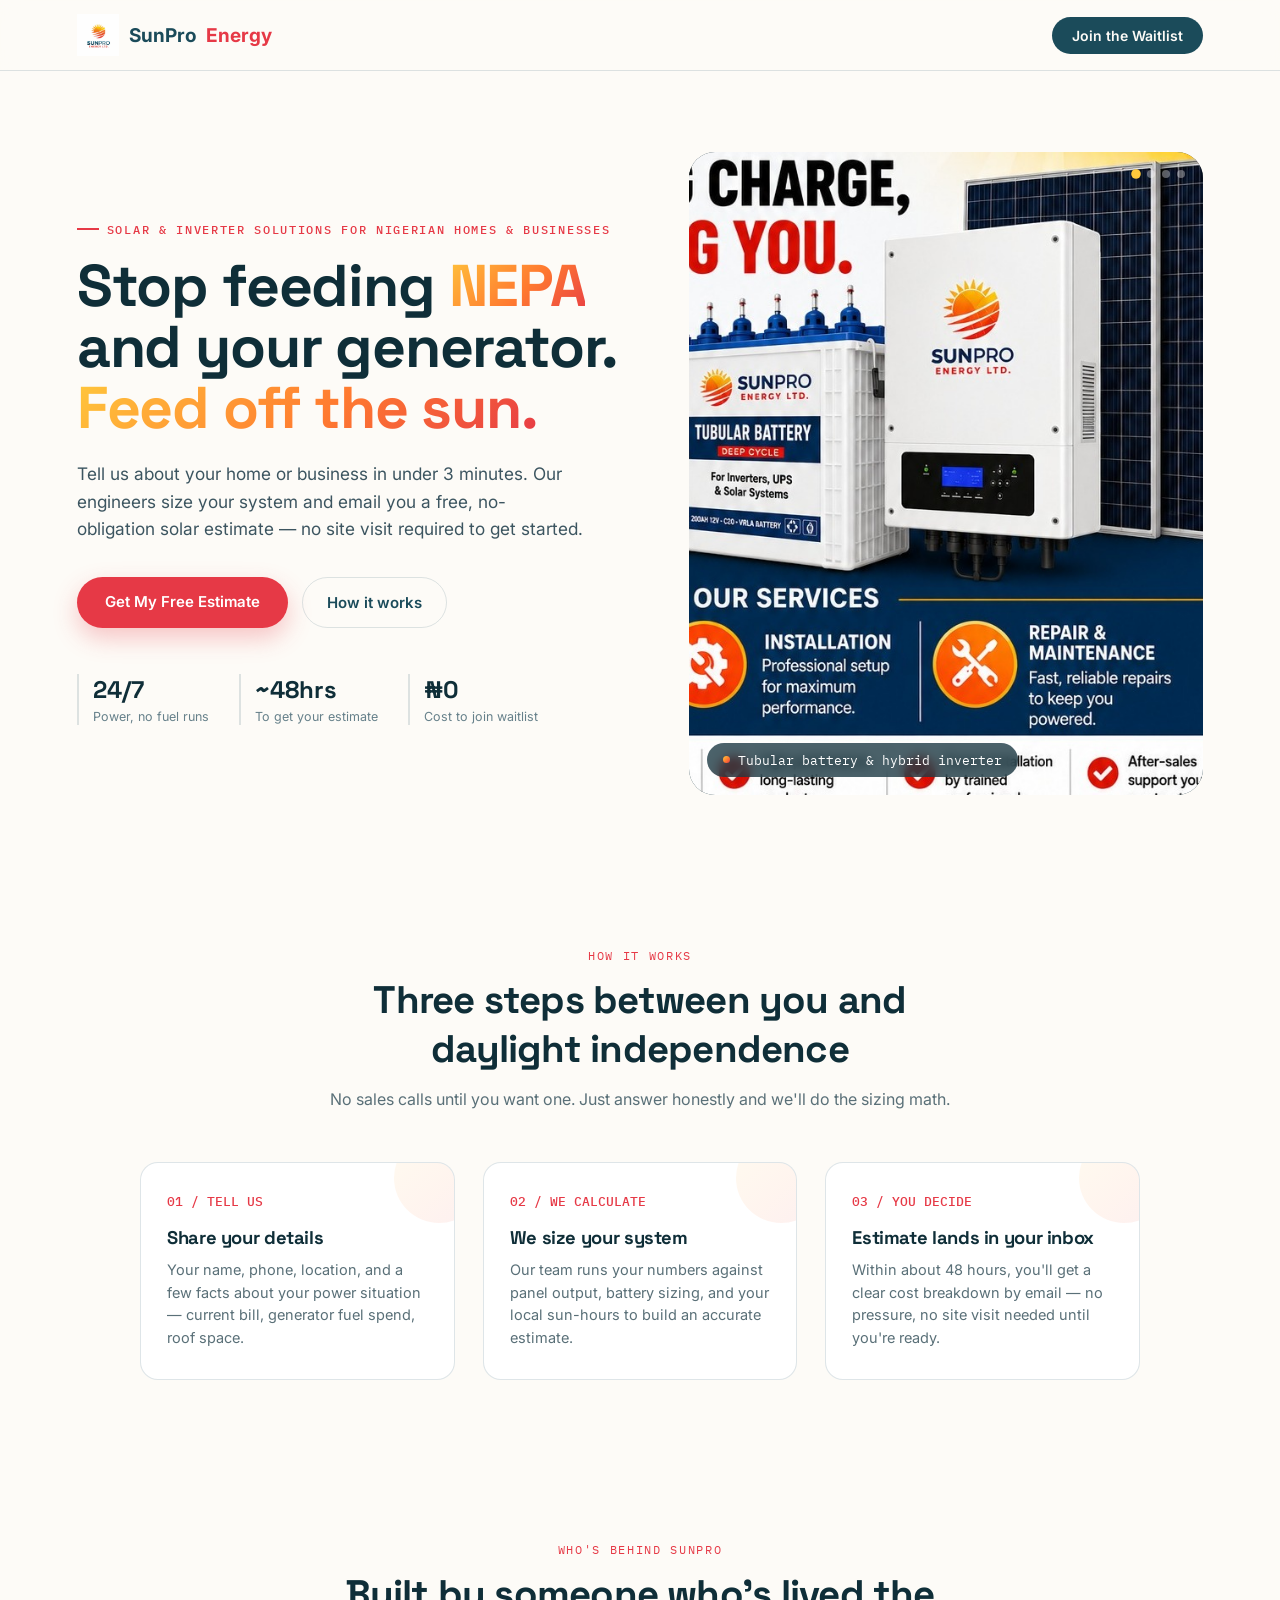
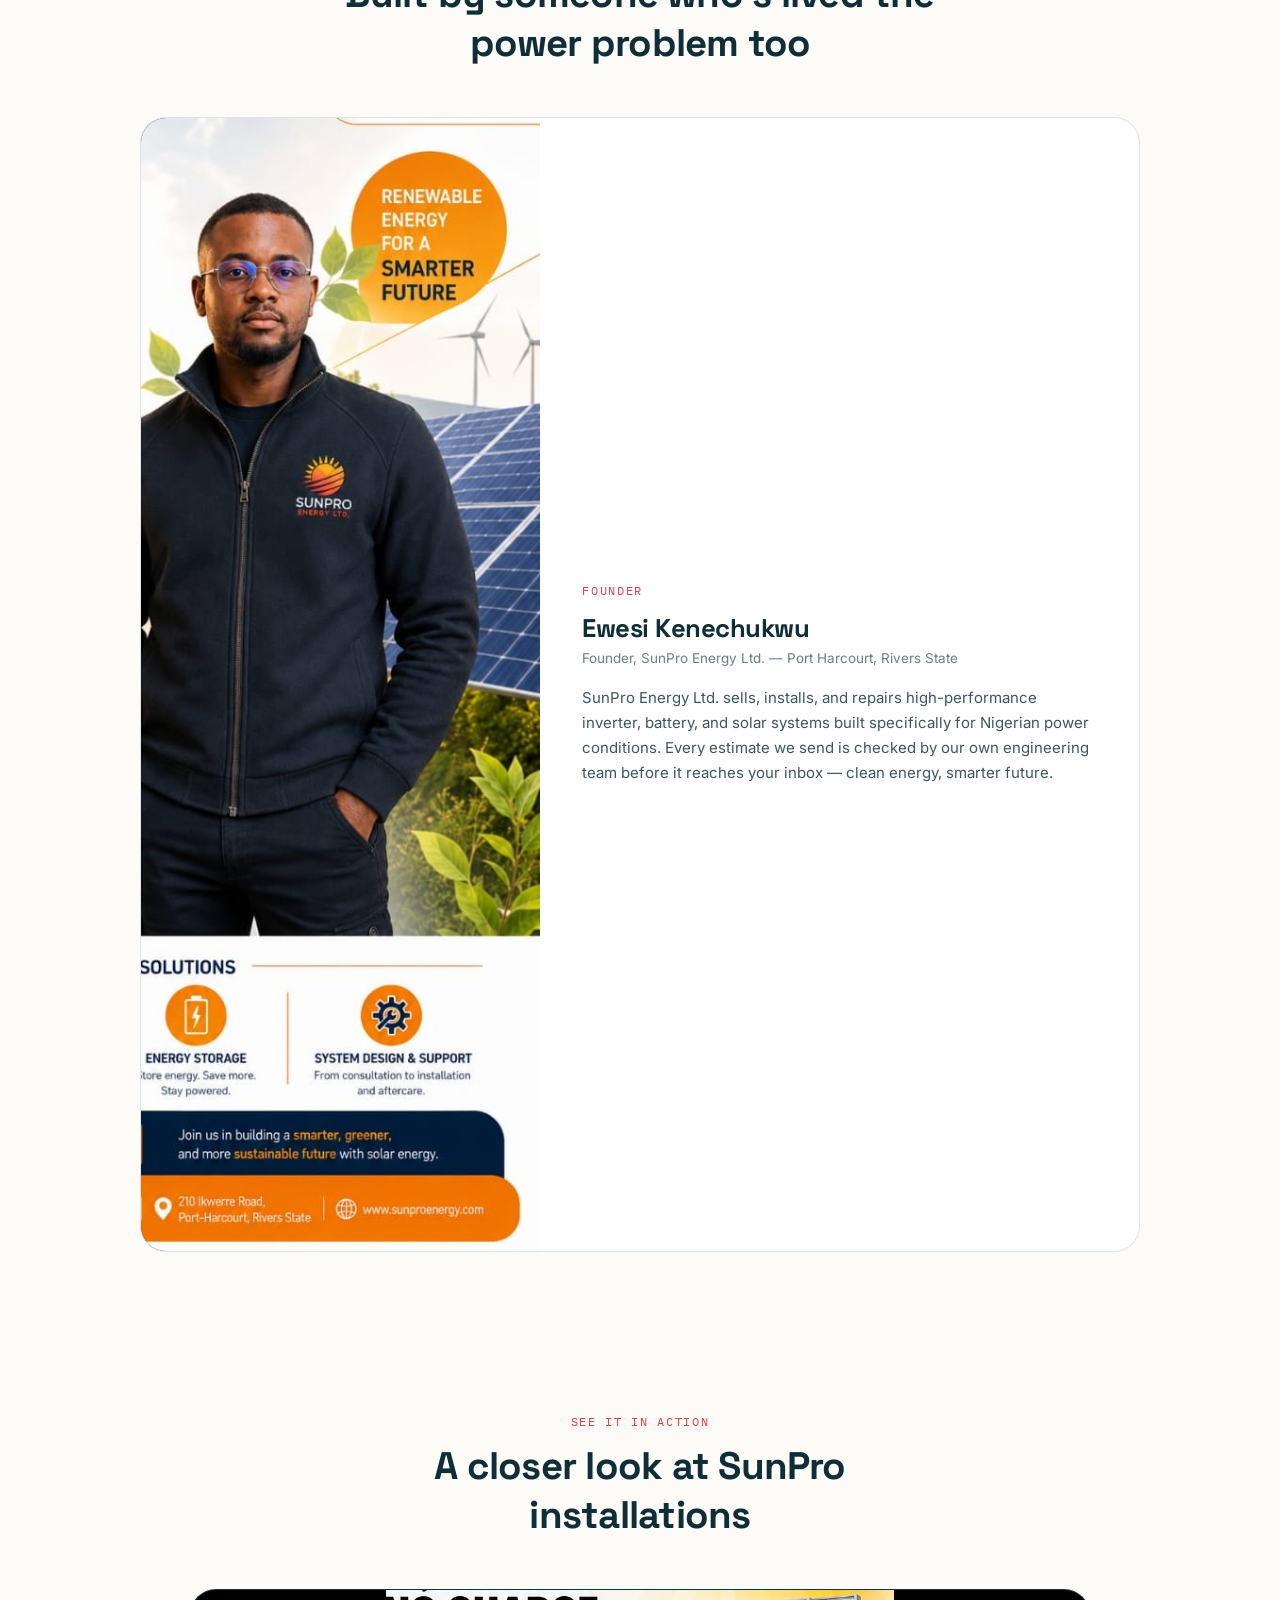
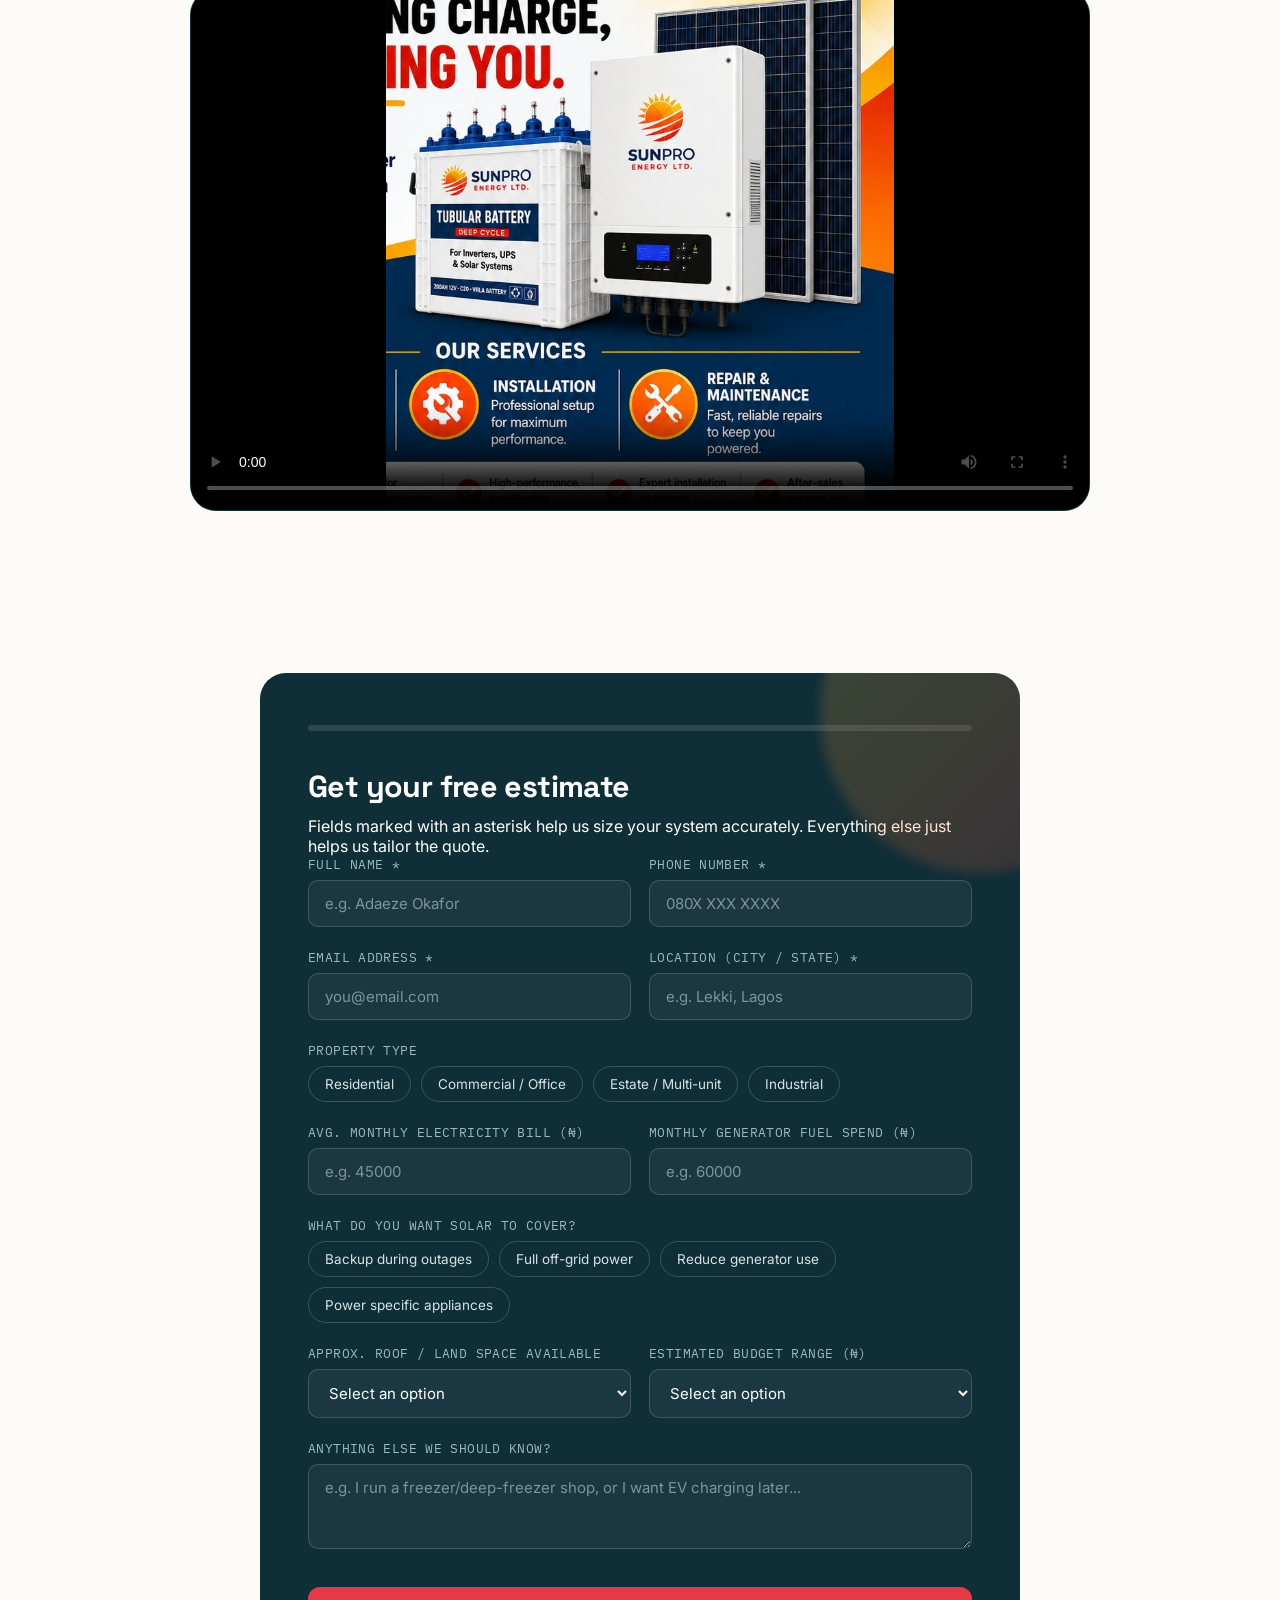
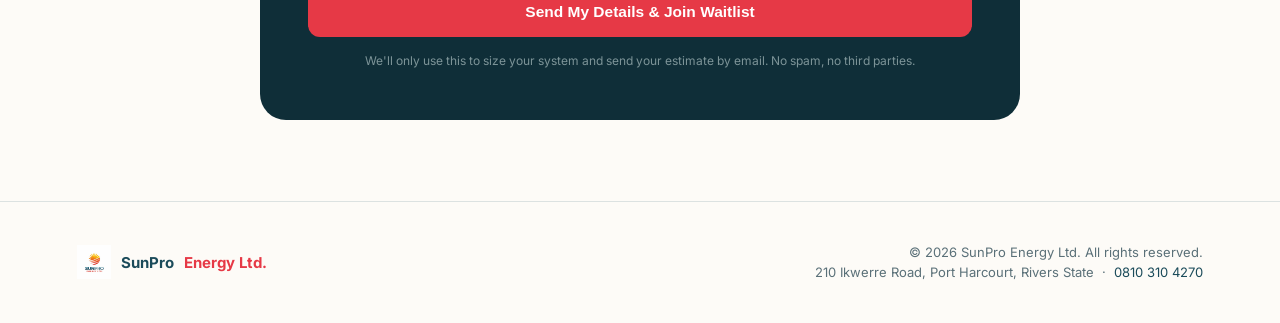
==== commit f52ca1e9: "Rename index.html.html to index.html" ====
--- a/index.html
+++ b/index.html
@@ -4,7 +4,7 @@
 <meta charset="UTF-8">
 <meta name="viewport" content="width=device-width, initial-scale=1.0">
 <title>SunPro Energy Ltd. — Get Your Free Solar Estimate</title>
-<link rel="icon" href="assets/logo.jpg">
+<link rel="icon" href="logo.jpg">
 <link rel="preconnect" href="https://fonts.googleapis.com">
 <link href="https://fonts.googleapis.com/css2?family=Space+Grotesk:wght@400;500;600;700&family=Inter:wght@400;500;600&family=IBM+Plex+Mono:wght@400;500&display=swap" rel="stylesheet">
 <style>
@@ -180,7 +180,7 @@
 <body>
 
 <nav>
-  <div class="brand"><img src="assets/logo.jpg" alt="SunPro Energy Ltd logo"> SunPro<span class="red">Energy</span></div>
+  <div class="brand"><img src="logo.jpg" alt="SunPro Energy Ltd logo"> SunPro<span class="red">Energy</span></div>
   <a class="cta" href="#waitlist">Join the Waitlist</a>
 </nav>
 
@@ -202,10 +202,10 @@
 
   <div class="hero-slider" id="heroSlider">
     <div class="slider-dots" id="sliderDots"></div>
-    <div class="slide active"><img src="assets/product-battery-inverter.jpg" alt="SunPro tubular battery, hybrid inverter and solar panels"><div class="slide-badge">Tubular battery &amp; hybrid inverter</div></div>
-    <div class="slide"><img src="assets/product-inverter-lineup.jpg" alt="SunPro inverter lineup"><div class="slide-badge">Our inverter range</div></div>
-    <div class="slide"><img src="assets/flyer-inverter-service.jpg" alt="SunPro installation and repair services"><div class="slide-badge">Sales · Installation · Repair</div></div>
-    <div class="slide"><img src="assets/flyer-what-is-inverter.jpg" alt="How a SunPro inverter converts DC to AC power"><div class="slide-badge">DC → Inverter → AC power</div></div>
+    <div class="slide active"><img src="product-battery-inverter.jpg" alt="SunPro tubular battery, hybrid inverter and solar panels"><div class="slide-badge">Tubular battery &amp; hybrid inverter</div></div>
+    <div class="slide"><img src="product-inverter-lineup.jpg" alt="SunPro inverter lineup"><div class="slide-badge">Our inverter range</div></div>
+    <div class="slide"><img src="flyer-inverter-service.jpg" alt="SunPro installation and repair services"><div class="slide-badge">Sales · Installation · Repair</div></div>
+    <div class="slide"><img src="flyer-what-is-inverter.jpg" alt="How a SunPro inverter converts DC to AC power"><div class="slide-badge">DC → Inverter → AC power</div></div>
   </div>
 </section>
 
@@ -240,7 +240,7 @@
     <h2>Built by someone who's lived the power problem too</h2>
   </div>
   <div class="founder-wrap">
-    <div class="founder-photo"><img src="assets/founder.jpg" alt="Ewesi Kenechukwu, Founder of SunPro Energy Ltd"></div>
+    <div class="founder-photo"><img src="founder.jpg" alt="Ewesi Kenechukwu, Founder of SunPro Energy Ltd"></div>
     <div class="founder-copy">
       <span class="eyebrow">Founder</span>
       <h3>Ewesi Kenechukwu</h3>
@@ -256,8 +256,8 @@
     <h2>A closer look at SunPro installations</h2>
   </div>
   <div class="video-wrap">
-    <video controls preload="metadata" poster="assets/product-battery-inverter.jpg">
-      <source src="assets/sunpro-showcase.mp4" type="video/mp4">
+    <video controls preload="metadata" poster="product-battery-inverter.jpg">
+      <source src="sunpro-showcase.mp4" type="video/mp4">
       Your browser does not support embedded video.
     </video>
   </div>
@@ -347,7 +347,7 @@
 </section>
 
 <footer>
-  <div class="brand"><img src="assets/logo.jpg" alt="SunPro Energy Ltd logo" style="width:34px;height:34px;"> SunPro<span class="red">Energy Ltd.</span></div>
+  <div class="brand"><img src="logo.jpg" alt="SunPro Energy Ltd logo" style="width:34px;height:34px;"> SunPro<span class="red">Energy Ltd.</span></div>
   <div class="foot-meta">
     © 2026 SunPro Energy Ltd. All rights reserved.<br>
     210 Ikwerre Road, Port Harcourt, Rivers State &nbsp;·&nbsp; <a href="tel:+2348103104270">0810 310 4270</a>
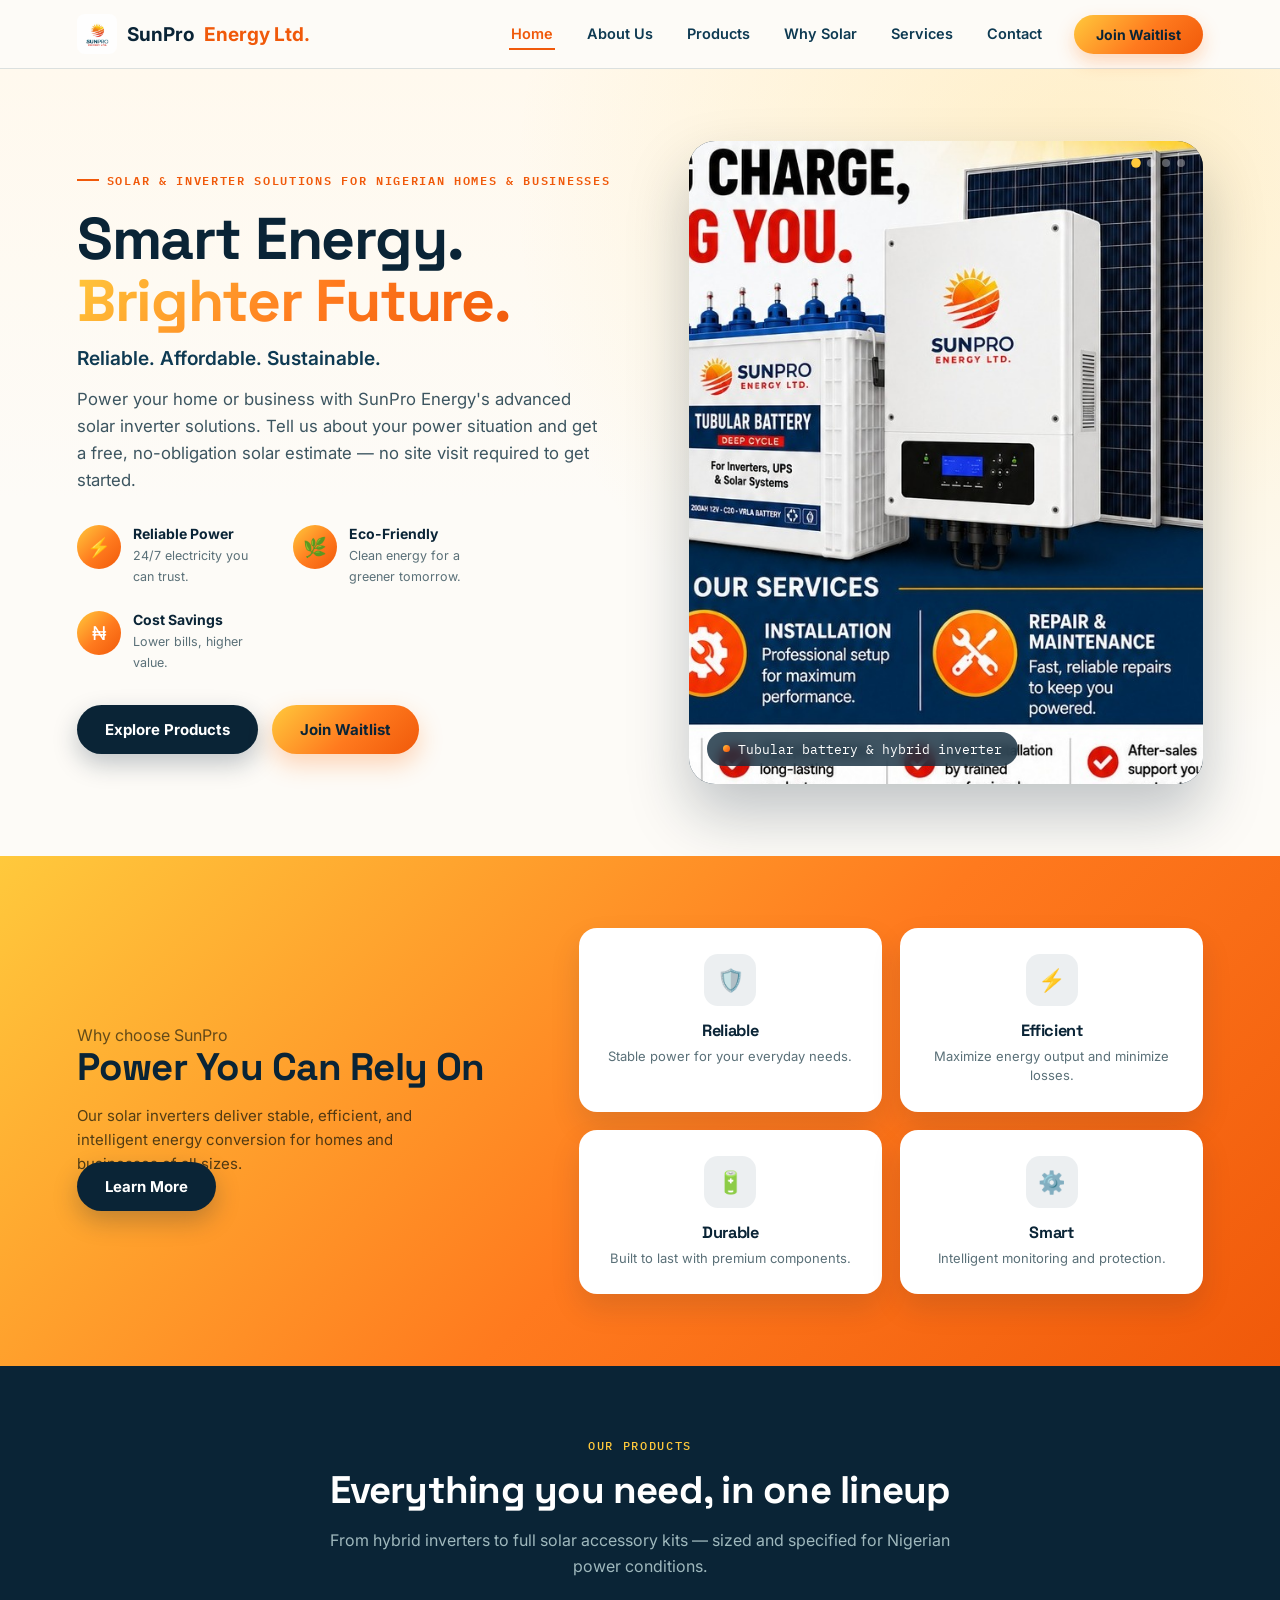
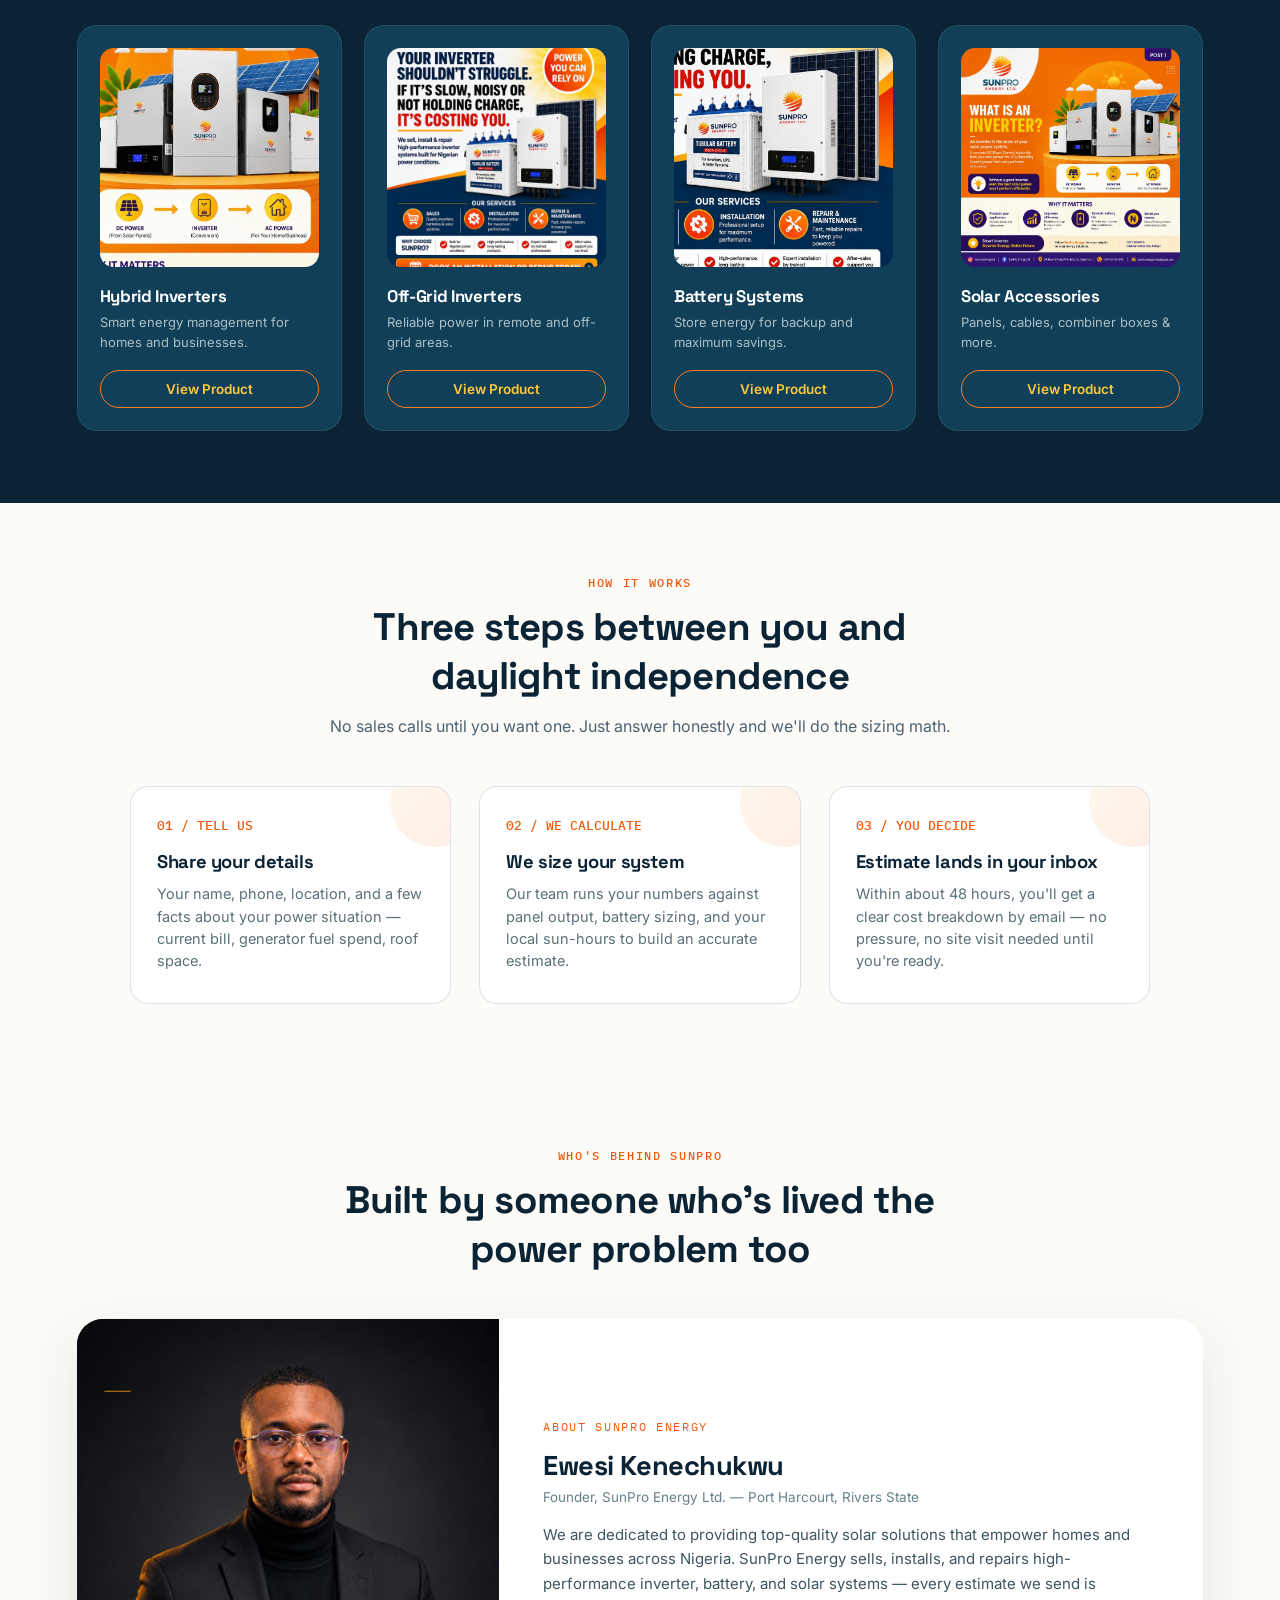
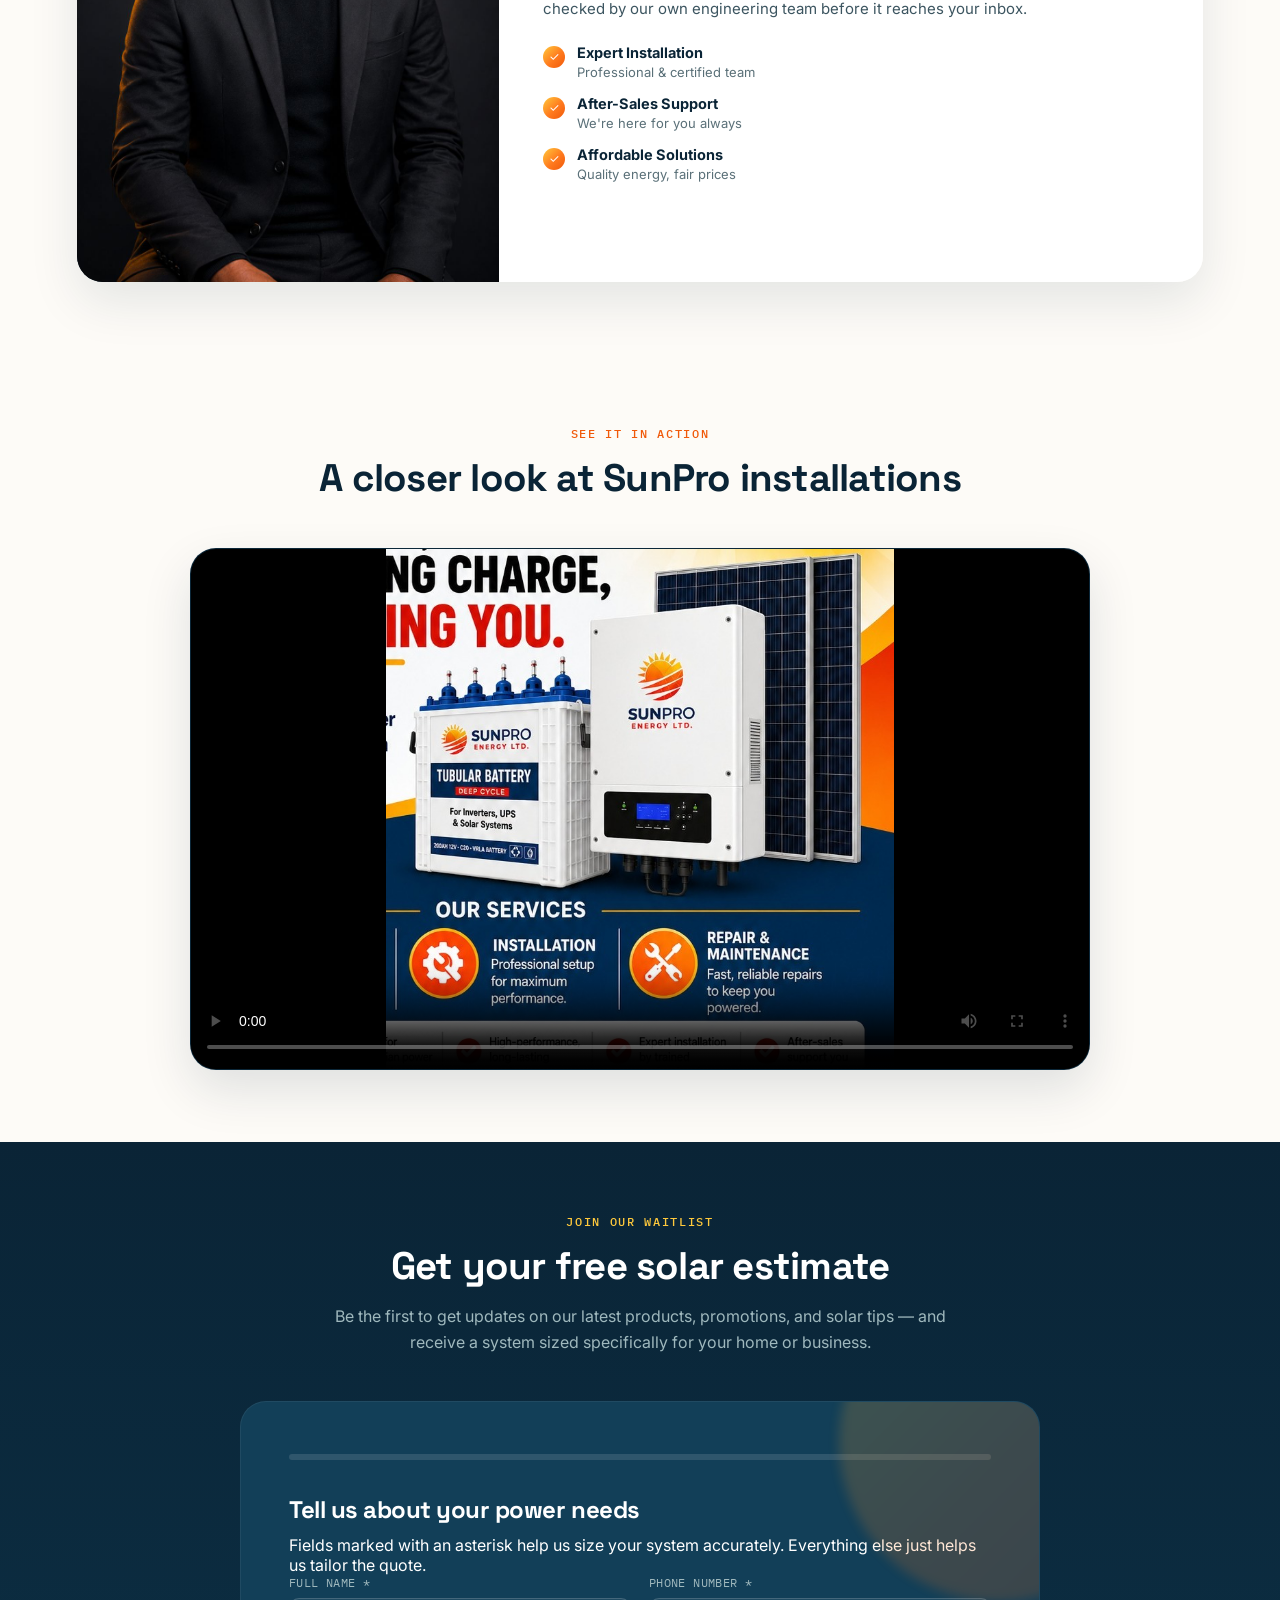
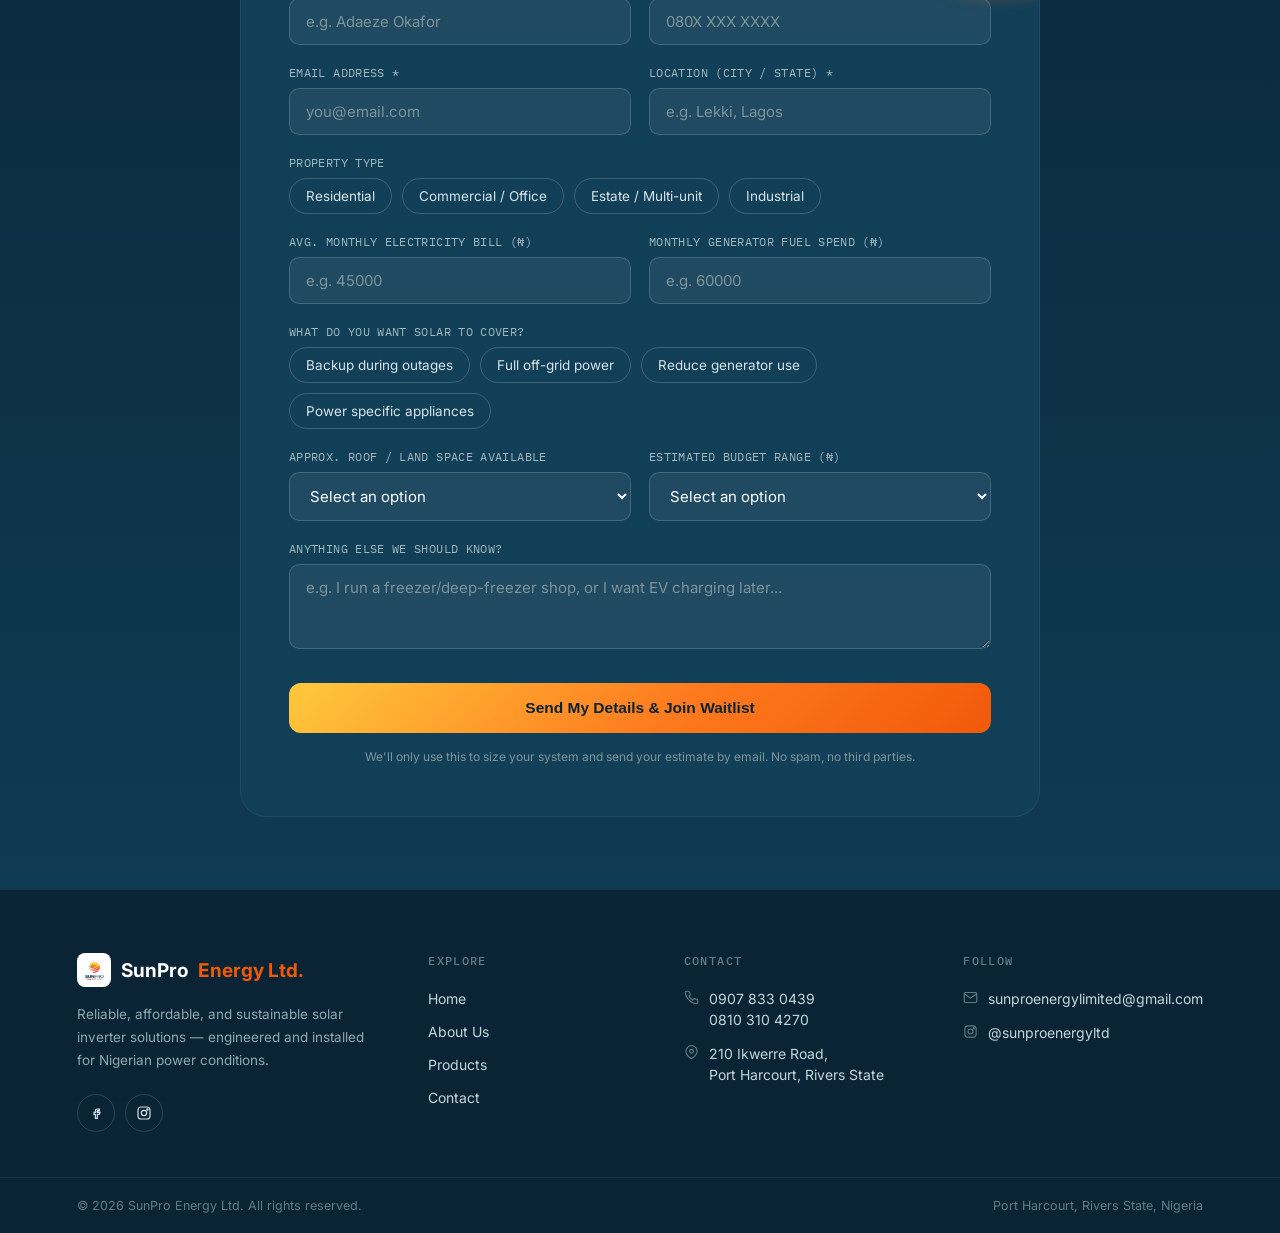
==== commit f8a6c0cf: "Add files via upload" ====
--- a/index.html
+++ b/index.html
@@ -3,20 +3,23 @@
 <head>
 <meta charset="UTF-8">
 <meta name="viewport" content="width=device-width, initial-scale=1.0">
-<title>SunPro Energy Ltd. — Get Your Free Solar Estimate</title>
+<title>SunPro Energy Ltd. — Smart Energy. Brighter Future.</title>
+<meta name="description" content="Reliable, affordable, sustainable solar inverter solutions for Nigerian homes and businesses. Join the SunPro Energy waitlist and get your free solar estimate.">
 <link rel="icon" href="logo.jpg">
 <link rel="preconnect" href="https://fonts.googleapis.com">
-<link href="https://fonts.googleapis.com/css2?family=Space+Grotesk:wght@400;500;600;700&family=Inter:wght@400;500;600&family=IBM+Plex+Mono:wght@400;500&display=swap" rel="stylesheet">
+<link href="https://fonts.googleapis.com/css2?family=Space+Grotesk:wght@400;500;600;700&family=Inter:wght@400;500;600;700&family=IBM+Plex+Mono:wght@400;500&display=swap" rel="stylesheet">
 <style>
   :root{
-    --navy:#1B4B5A;
-    --navy-deep:#0F2E38;
+    --navy:#0E3A52;
+    --navy-deep:#0A2436;
+    --navy-mid:#123F58;
     --gold:#FFC93C;
-    --orange:#FF7A30;
+    --orange:#FF7A1E;
+    --orange-deep:#F0590A;
     --red:#E63946;
     --cream:#FDFBF7;
-    --line: rgba(27,75,90,0.14);
-    --sun-gradient: linear-gradient(135deg, var(--gold) 0%, var(--orange) 55%, var(--red) 100%);
+    --line: rgba(14,58,82,0.14);
+    --sun-gradient: linear-gradient(135deg, var(--gold) 0%, var(--orange) 55%, var(--orange-deep) 100%);
   }
   *{box-sizing:border-box; margin:0; padding:0;}
   html{scroll-behavior:smooth;}
@@ -24,69 +27,91 @@
   h1,h2,h3{font-family:'Space Grotesk', sans-serif; letter-spacing:-0.02em;}
   .mono{font-family:'IBM Plex Mono', monospace;}
   img{max-width:100%; display:block;}
+  a{color:inherit;}
+  section{padding:8vh 6vw;}
+  .section-head{max-width:660px; margin:0 auto 46px; text-align:center;}
+  .section-head .eyebrow{font-family:'IBM Plex Mono'; font-size:12px; letter-spacing:.14em; text-transform:uppercase; color:var(--orange-deep); margin-bottom:12px; display:block; font-weight:500;}
+  .section-head h2{font-size:clamp(1.7rem,3vw,2.5rem); color:var(--navy-deep);}
+  .section-head p{margin-top:14px; color:#4d6373; line-height:1.6;}
 
   /* ---------- NAV ---------- */
   nav{
     position:sticky; top:0; z-index:50;
     display:flex; align-items:center; justify-content:space-between;
     padding:14px 6vw;
-    background:rgba(253,251,247,0.9);
+    background:rgba(253,251,247,0.92);
     backdrop-filter: blur(10px);
     border-bottom:1px solid var(--line);
   }
-  .brand{display:flex; align-items:center; gap:10px; font-weight:700; font-size:19px; color:var(--navy);}
-  .brand img{width:42px; height:42px; object-fit:contain;}
-  .brand span.red{color:var(--red);}
+  .brand{display:flex; align-items:center; gap:10px; font-weight:700; font-size:19px; color:var(--navy-deep);}
+  .brand img{width:40px; height:40px; object-fit:contain; border-radius:8px;}
+  .brand span.orange{color:var(--orange-deep);}
+  .nav-links{display:flex; align-items:center; gap:30px;}
+  .nav-links a.nav-link{font-size:14.5px; font-weight:600; text-decoration:none; color:var(--navy); padding:6px 2px; border-bottom:2px solid transparent; transition:border-color .2s, color .2s;}
+  .nav-links a.nav-link:hover, .nav-links a.nav-link.active{color:var(--orange-deep); border-color:var(--orange-deep);}
   nav a.cta{
-    background:var(--navy); color:var(--cream); padding:10px 20px; border-radius:100px;
-    font-weight:600; font-size:14px; text-decoration:none; transition:transform .2s, background .2s;
-  }
-  nav a.cta:hover{background:var(--red); transform:translateY(-1px);}
+    background:var(--sun-gradient); color:var(--navy-deep); padding:11px 22px; border-radius:100px;
+    font-weight:700; font-size:14px; text-decoration:none; transition:transform .2s, box-shadow .2s;
+    box-shadow:0 8px 18px rgba(255,122,30,0.28);
+  }
+  nav a.cta:hover{transform:translateY(-2px); box-shadow:0 12px 24px rgba(255,122,30,0.36);}
+  .nav-toggle{display:none; background:none; border:none; font-size:26px; color:var(--navy-deep); cursor:pointer;}
 
   /* ---------- HERO ---------- */
   .hero{
-    position:relative; padding:9vh 6vw 8vh;
+    position:relative; padding:8vh 6vw 8vh;
     display:grid; grid-template-columns:1.05fr 0.95fr; gap:44px; align-items:center;
     overflow:hidden;
+    background:
+      radial-gradient(circle at 85% 15%, rgba(255,201,60,0.22), transparent 45%),
+      linear-gradient(180deg, #FFF9EE 0%, var(--cream) 55%);
   }
   .hero-copy .eyebrow{
     font-family:'IBM Plex Mono', monospace; font-size:12px; letter-spacing:.14em; text-transform:uppercase;
-    color:var(--red); font-weight:500; margin-bottom:18px; display:flex; align-items:center; gap:8px;
-  }
-  .hero-copy .eyebrow::before{content:''; width:22px; height:2px; background:var(--red); display:inline-block;}
-  .hero-copy h1{font-size:clamp(2.3rem, 4.6vw, 3.8rem); line-height:1.04; color:var(--navy-deep); font-weight:700;}
+    color:var(--orange-deep); font-weight:600; margin-bottom:18px; display:flex; align-items:center; gap:8px;
+  }
+  .hero-copy .eyebrow::before{content:''; width:22px; height:2px; background:var(--orange-deep); display:inline-block;}
+  .hero-copy h1{font-size:clamp(2.3rem, 4.6vw, 3.9rem); line-height:1.05; color:var(--navy-deep); font-weight:700;}
   .hero-copy h1 em{font-style:normal; background:var(--sun-gradient); -webkit-background-clip:text; background-clip:text; color:transparent;}
-  .hero-copy p.lead{margin-top:22px; font-size:1.08rem; line-height:1.6; color:#3c5560; max-width:46ch;}
+  .hero-copy p.tagline{margin-top:14px; font-size:1.2rem; font-weight:600; color:var(--navy);}
+  .hero-copy p.lead{margin-top:16px; font-size:1.05rem; line-height:1.6; color:#3c5560; max-width:48ch;}
+
+  .hero-features{display:flex; gap:26px; margin-top:32px; flex-wrap:wrap;}
+  .hero-feature{display:flex; align-items:flex-start; gap:12px; max-width:190px;}
+  .hero-feature .ico{width:44px; height:44px; min-width:44px; border-radius:50%; background:var(--sun-gradient); display:flex; align-items:center; justify-content:center; color:#fff; font-size:19px;}
+  .hero-feature b{display:block; font-size:14px; color:var(--navy-deep); margin-bottom:2px;}
+  .hero-feature span{font-size:12.5px; color:#5a7078; line-height:1.4;}
+
   .hero-actions{margin-top:34px; display:flex; gap:14px; flex-wrap:wrap;}
   .btn-primary{
-    background:var(--red); color:#fff; padding:15px 28px; border-radius:100px; font-weight:600;
-    text-decoration:none; font-size:15px; box-shadow:0 10px 24px rgba(230,57,70,0.28);
+    background:var(--navy-deep); color:#fff; padding:15px 28px; border-radius:100px; font-weight:700;
+    text-decoration:none; font-size:15px; box-shadow:0 10px 24px rgba(10,36,54,0.25);
     transition:transform .2s, box-shadow .2s; border:none; cursor:pointer;
   }
-  .btn-primary:hover{transform:translateY(-2px); box-shadow:0 14px 30px rgba(230,57,70,0.36);}
+  .btn-primary:hover{transform:translateY(-2px); box-shadow:0 14px 30px rgba(10,36,54,0.32);}
+  .btn-accent{
+    background:var(--sun-gradient); color:var(--navy-deep); padding:15px 28px; border-radius:100px; font-weight:700;
+    text-decoration:none; font-size:15px; box-shadow:0 10px 24px rgba(255,122,30,0.3);
+    transition:transform .2s, box-shadow .2s; border:none; cursor:pointer;
+  }
+  .btn-accent:hover{transform:translateY(-2px); box-shadow:0 14px 30px rgba(255,122,30,0.4);}
   .btn-ghost{
     padding:15px 24px; border-radius:100px; font-weight:600; font-size:15px; color:var(--navy);
-    border:1.5px solid var(--line); text-decoration:none; transition:border-color .2s, background .2s;
-  }
-  .btn-ghost:hover{border-color:var(--navy); background:rgba(27,75,90,0.05);}
-  .hero-stats{display:flex; gap:30px; margin-top:46px;}
-  .hero-stats div{border-left:2px solid var(--line); padding-left:14px;}
-  .hero-stats b{display:block; font-family:'Space Grotesk'; font-size:1.5rem; color:var(--navy-deep);}
-  .hero-stats span{font-size:12.5px; color:#66808a;}
-
-  /* ---------- HERO PRODUCT SLIDER ---------- */
+    border:1.5px solid var(--line); text-decoration:none; transition:border-color .2s, background .2s; background:#fff;
+  }
+  .btn-ghost:hover{border-color:var(--navy); background:rgba(14,58,82,0.05);}
+
+  /* ---------- HERO SLIDER ---------- */
   .hero-slider{
     position:relative; border-radius:26px; overflow:hidden; aspect-ratio:4/5;
-    background:radial-gradient(circle at 70% 30%, rgba(255,201,60,0.55), rgba(230,57,70,0.15) 55%, transparent 75%), var(--navy-deep);
-  }
-  .slide{
-    position:absolute; inset:0; opacity:0; transition:opacity .8s ease;
-    display:flex; align-items:center; justify-content:center;
-  }
+    background:radial-gradient(circle at 70% 30%, rgba(255,201,60,0.55), rgba(255,122,30,0.15) 55%, transparent 75%), var(--navy-deep);
+    box-shadow:0 30px 60px rgba(10,36,54,0.25);
+  }
+  .slide{position:absolute; inset:0; opacity:0; transition:opacity .8s ease; display:flex; align-items:center; justify-content:center;}
   .slide.active{opacity:1;}
   .slide img{width:100%; height:100%; object-fit:cover;}
   .slide-badge{
-    position:absolute; bottom:18px; left:18px; background:rgba(15,46,56,0.75); backdrop-filter:blur(6px);
+    position:absolute; bottom:18px; left:18px; background:rgba(10,36,54,0.78); backdrop-filter:blur(6px);
     color:#fff; padding:9px 16px; border-radius:100px; font-size:12.5px; font-family:'IBM Plex Mono';
     display:flex; align-items:center; gap:8px;
   }
@@ -95,62 +120,89 @@
   .slider-dots span{width:8px; height:8px; border-radius:50%; background:rgba(255,255,255,0.35); cursor:pointer; transition:background .2s, transform .2s;}
   .slider-dots span.active{background:var(--gold); transform:scale(1.2);}
 
-  /* ---------- SECTION SHELL ---------- */
-  section{padding:9vh 6vw;}
-  .section-head{max-width:640px; margin:0 auto 50px; text-align:center;}
-  .section-head .eyebrow{font-family:'IBM Plex Mono'; font-size:12px; letter-spacing:.14em; text-transform:uppercase; color:var(--red); margin-bottom:12px; display:block;}
-  .section-head h2{font-size:clamp(1.7rem,3vw,2.4rem); color:var(--navy-deep);}
-  .section-head p{margin-top:14px; color:#5a7078; line-height:1.6;}
+  /* ---------- RELY-ON BAND ---------- */
+  .rely-band{background:var(--sun-gradient); padding:8vh 6vw; display:grid; grid-template-columns:0.85fr 1.15fr; gap:40px; align-items:center;}
+  .rely-copy h2{color:var(--navy-deep); font-size:clamp(1.8rem,3vw,2.4rem); line-height:1.12;}
+  .rely-copy p{margin-top:16px; color:rgba(15,20,10,0.72); line-height:1.6; font-size:15px; max-width:40ch;}
+  .rely-copy .btn-primary{margin-top:26px;}
+  .rely-grid{display:grid; grid-template-columns:repeat(2,1fr); gap:18px;}
+  .rely-card{background:#fff; border-radius:18px; padding:26px 22px; text-align:center; box-shadow:0 14px 30px rgba(10,36,54,0.12);}
+  .rely-card .ico{width:52px; height:52px; margin:0 auto 14px; border-radius:14px; background:rgba(14,58,82,0.08); display:flex; align-items:center; justify-content:center; color:var(--navy-deep); font-size:22px;}
+  .rely-card h3{font-size:1.02rem; color:var(--navy-deep); margin-bottom:6px;}
+  .rely-card p{font-size:13px; color:#5a7078; line-height:1.5;}
+
+  /* ---------- PRODUCTS ---------- */
+  .products{background:var(--navy-deep); color:#fff;}
+  .products .section-head .eyebrow{color:var(--gold);}
+  .products .section-head h2{color:#fff;}
+  .products .section-head p{color:#9fb8bd;}
+  .product-grid{display:grid; grid-template-columns:repeat(4,1fr); gap:22px; max-width:1180px; margin:0 auto;}
+  .product-card{background:var(--navy-mid); border:1px solid rgba(255,255,255,0.08); border-radius:20px; padding:22px; display:flex; flex-direction:column;}
+  .product-thumb{border-radius:14px; overflow:hidden; aspect-ratio:1/1; background:rgba(255,255,255,0.04); margin-bottom:18px;}
+  .product-thumb img{width:100%; height:100%; object-fit:cover;}
+  .product-card h3{font-size:1.05rem; margin-bottom:6px;}
+  .product-card p{font-size:13px; color:#a9c0c4; line-height:1.5; flex-grow:1; margin-bottom:18px;}
+  .product-card a{
+    display:inline-block; text-align:center; padding:10px 0; border-radius:100px; border:1.5px solid var(--orange);
+    color:var(--gold); font-weight:600; font-size:13.5px; text-decoration:none; transition:background .2s, color .2s;
+  }
+  .product-card a:hover{background:var(--sun-gradient); color:var(--navy-deep); border-color:transparent;}
 
   /* ---------- HOW IT WORKS ---------- */
-  .steps{max-width:1000px; margin:0 auto; display:grid; grid-template-columns:repeat(3,1fr); gap:28px;}
+  .steps{max-width:1020px; margin:0 auto; display:grid; grid-template-columns:repeat(3,1fr); gap:28px;}
   .step{background:#fff; border:1px solid var(--line); border-radius:18px; padding:30px 26px; position:relative; overflow:hidden;}
-  .step .num{font-family:'IBM Plex Mono'; font-size:13px; color:var(--red); font-weight:500; margin-bottom:16px; display:block;}
+  .step .num{font-family:'IBM Plex Mono'; font-size:13px; color:var(--orange-deep); font-weight:500; margin-bottom:16px; display:block;}
   .step h3{font-size:1.15rem; color:var(--navy-deep); margin-bottom:10px;}
   .step p{font-size:14.5px; color:#5a7078; line-height:1.55;}
-  .step::after{content:''; position:absolute; top:-30px; right:-30px; width:90px; height:90px; border-radius:50%; background:var(--sun-gradient); opacity:0.08;}
-
-  /* ---------- FOUNDER ---------- */
-  .founder-wrap{
-    max-width:1000px; margin:0 auto; background:#fff; border:1px solid var(--line); border-radius:26px;
-    display:grid; grid-template-columns:0.8fr 1.2fr; overflow:hidden;
-  }
-  .founder-photo{position:relative; background:var(--navy-deep); min-height:380px;}
-  .founder-photo img{width:100%; height:100%; object-fit:cover; object-position:top center;}
-  .founder-copy{padding:44px 42px; display:flex; flex-direction:column; justify-content:center;}
-  .founder-copy .eyebrow{font-family:'IBM Plex Mono'; font-size:12px; letter-spacing:.14em; text-transform:uppercase; color:var(--red); margin-bottom:14px; display:block;}
-  .founder-copy h3{font-size:1.6rem; margin-bottom:6px; color:var(--navy-deep);}
-  .founder-copy .role{color:#66808a; font-size:13.5px; margin-bottom:20px;}
-  .founder-copy p{color:#3c5560; line-height:1.65; font-size:15px;}
+  .step::after{content:''; position:absolute; top:-30px; right:-30px; width:90px; height:90px; border-radius:50%; background:var(--sun-gradient); opacity:0.1;}
+
+  /* ---------- ABOUT ---------- */
+  .about-wrap{max-width:1180px; margin:0 auto; display:grid; grid-template-columns:0.75fr 1.25fr; gap:0; border-radius:26px; overflow:hidden; box-shadow:0 20px 50px rgba(10,36,54,0.1);}
+  .about-photo{position:relative; background:var(--navy-deep); min-height:380px;}
+  .about-photo img{width:100%; height:100%; object-fit:cover; object-position:top center;}
+  .about-copy{background:#fff; padding:48px 44px; display:flex; flex-direction:column; justify-content:center;}
+  .about-copy .eyebrow{font-family:'IBM Plex Mono'; font-size:12px; letter-spacing:.14em; text-transform:uppercase; color:var(--orange-deep); margin-bottom:14px; display:block;}
+  .about-copy h3{font-size:1.7rem; margin-bottom:6px; color:var(--navy-deep);}
+  .about-copy .role{color:#66808a; font-size:13.5px; margin-bottom:18px;}
+  .about-copy p{color:#3c5560; line-height:1.65; font-size:15px; margin-bottom:22px;}
+  .about-checks{display:flex; flex-direction:column; gap:14px;}
+  .about-check{display:flex; align-items:flex-start; gap:12px;}
+  .about-check .tick{min-width:22px; height:22px; border-radius:50%; background:var(--sun-gradient); color:#fff; display:flex; align-items:center; justify-content:center; font-size:12px; margin-top:2px;}
+  .about-check b{display:block; font-size:14.5px; color:var(--navy-deep);}
+  .about-check span{font-size:13px; color:#5a7078;}
 
   /* ---------- VIDEO ---------- */
-  .video-wrap{max-width:900px; margin:0 auto; border-radius:26px; overflow:hidden; background:var(--navy-deep); border:1px solid var(--line);}
+  .video-wrap{max-width:900px; margin:0 auto; border-radius:26px; overflow:hidden; background:var(--navy-deep); border:1px solid var(--line); box-shadow:0 20px 50px rgba(10,36,54,0.12);}
   .video-wrap video{width:100%; display:block; max-height:520px; background:#000;}
 
-  /* ---------- FORM ---------- */
-  .form-wrap{max-width:760px; margin:0 auto; background:var(--navy-deep); border-radius:26px; padding:52px 48px; color:#fff; position:relative; overflow:hidden;}
+  /* ---------- ESTIMATE / WAITLIST FORM ---------- */
+  #waitlist{background:linear-gradient(180deg, var(--navy-deep) 0%, var(--navy) 100%);}
+  #waitlist .section-head .eyebrow{color:var(--gold);}
+  #waitlist .section-head h2{color:#fff;}
+  #waitlist .section-head p{color:#9fb8bd;}
+  .form-wrap{max-width:800px; margin:0 auto; background:var(--navy-mid); border-radius:26px; padding:52px 48px; color:#fff; position:relative; overflow:hidden; border:1px solid rgba(255,255,255,0.06);}
   .form-wrap::before{content:''; position:absolute; top:-120px; right:-120px; width:320px; height:320px; border-radius:50%; background:var(--sun-gradient); opacity:0.18; filter:blur(6px);}
-  .form-wrap h2{color:#fff; font-size:1.9rem; margin-bottom:10px;}
-  .form-wrap > p{color:#b9cdd2; margin-bottom:34px; font-size:14.5px; max-width:52ch;}
-  .progress-track{height:6px; width:100%; background:rgba(255,255,255,0.12); border-radius:100px; margin-bottom:36px; overflow:hidden;}
+  .form-wrap h3{color:#fff; font-size:1.5rem; margin-bottom:10px; font-family:'Space Grotesk';}
+  .form-wrap > p.form-sub{color:#b9cdd2; margin-bottom:30px; font-size:14.5px; max-width:52ch;}
+  .progress-track{height:6px; width:100%; background:rgba(255,255,255,0.12); border-radius:100px; margin-bottom:34px; overflow:hidden;}
   .progress-fill{height:100%; width:0%; background:var(--sun-gradient); border-radius:100px; transition:width .5s ease;}
-  .field{margin-bottom:22px; position:relative; z-index:1;}
-  .field label{display:block; font-size:12.5px; font-family:'IBM Plex Mono'; letter-spacing:.03em; color:#9fb8bd; margin-bottom:8px;}
+  .field{margin-bottom:20px; position:relative; z-index:1;}
+  .field label{display:block; font-size:12px; font-family:'IBM Plex Mono'; letter-spacing:.03em; color:#9fb8bd; margin-bottom:8px;}
   .field input, .field select, .field textarea{
     width:100%; padding:13px 16px; border-radius:10px; border:1px solid rgba(255,255,255,0.16);
-    background:rgba(255,255,255,0.05); color:#fff; font-family:'Inter'; font-size:15px; outline:none;
+    background:rgba(255,255,255,0.06); color:#fff; font-family:'Inter'; font-size:15px; outline:none;
     transition:border-color .2s, background .2s;
   }
   .field input::placeholder, .field textarea::placeholder{color:#7d9498;}
-  .field input:focus, .field select:focus, .field textarea:focus{border-color:var(--gold); background:rgba(255,255,255,0.08);}
+  .field input:focus, .field select:focus, .field textarea:focus{border-color:var(--gold); background:rgba(255,255,255,0.09);}
   .field select option{color:#000;}
   .row-2{display:grid; grid-template-columns:1fr 1fr; gap:18px;}
   @media(max-width:640px){.row-2{grid-template-columns:1fr;}}
   .chip-group{display:flex; flex-wrap:wrap; gap:10px;}
   .chip{padding:9px 16px; border-radius:100px; border:1px solid rgba(255,255,255,0.18); font-size:13.5px; cursor:pointer; color:#d6e4e6; transition:all .2s; user-select:none;}
   .chip.active{background:var(--sun-gradient); color:var(--navy-deep); font-weight:600; border-color:transparent;}
-  .submit-btn{margin-top:12px; width:100%; padding:16px; border:none; border-radius:12px; font-weight:700; font-size:15.5px; background:var(--red); color:#fff; cursor:pointer; transition:transform .2s, background .2s;}
-  .submit-btn:hover{transform:translateY(-2px); background:#ff4c5c;}
+  .submit-btn{margin-top:10px; width:100%; padding:16px; border:none; border-radius:12px; font-weight:700; font-size:15.5px; background:var(--sun-gradient); color:var(--navy-deep); cursor:pointer; transition:transform .2s, box-shadow .2s;}
+  .submit-btn:hover{transform:translateY(-2px); box-shadow:0 14px 30px rgba(255,122,30,0.35);}
   .submit-btn:disabled{opacity:0.5; cursor:not-allowed; transform:none;}
   .fine-print{margin-top:16px; font-size:12px; color:#7d9498; text-align:center;}
   .success-panel{display:none; text-align:center; padding:30px 10px; position:relative; z-index:1;}
@@ -159,44 +211,104 @@
   .success-panel p{color:#b9cdd2; font-size:14.5px; max-width:44ch; margin:0 auto;}
 
   /* ---------- FOOTER ---------- */
-  footer{padding:40px 6vw; border-top:1px solid var(--line); display:flex; justify-content:space-between; align-items:center; flex-wrap:wrap; gap:16px;}
-  footer .brand{font-size:15px;}
-  footer .foot-meta{text-align:right; font-size:13px; color:#5a7078; line-height:1.6;}
-  footer .foot-meta a{color:var(--navy); text-decoration:none;}
-
+  footer{background:var(--navy-deep); color:#a9c0c4; padding:0; border-top:1px solid rgba(255,255,255,0.06);}
+  .foot-main{
+    display:grid; grid-template-columns:1.3fr 0.9fr 1fr 1fr; gap:40px;
+    padding:7vh 6vw 5vh; max-width:1280px; margin:0 auto;
+  }
+  .foot-brand .brand{color:#fff; margin-bottom:16px;}
+  .foot-brand .brand img{border-radius:8px;}
+  .foot-brand p{font-size:13.5px; line-height:1.7; color:#8fa8ad; max-width:34ch; margin-bottom:22px;}
+  .foot-social{display:flex; gap:10px;}
+  .foot-social a{
+    width:38px; height:38px; border-radius:50%; border:1px solid rgba(255,255,255,0.14);
+    display:flex; align-items:center; justify-content:center; color:#cfe0e4; text-decoration:none;
+    transition:background .2s, border-color .2s, color .2s, transform .2s;
+  }
+  .foot-social a svg{width:16px; height:16px;}
+  .foot-social a:hover{background:var(--sun-gradient); border-color:transparent; color:var(--navy-deep); transform:translateY(-2px);}
+  .foot-col h4{
+    font-family:'IBM Plex Mono'; font-size:11.5px; letter-spacing:.12em; text-transform:uppercase;
+    color:#5f7d84; font-weight:500; margin-bottom:20px;
+  }
+  .foot-col ul{list-style:none; display:flex; flex-direction:column; gap:13px;}
+  .foot-col ul a{color:#c3d7db; text-decoration:none; font-size:14px; transition:color .2s; display:inline-flex; align-items:center; gap:8px;}
+  .foot-col ul a:hover{color:var(--gold);}
+  .foot-col ul li.contact-line{display:flex; align-items:flex-start; gap:10px; font-size:14px; color:#c3d7db; line-height:1.5;}
+  .foot-col ul li.contact-line svg{width:15px; height:15px; margin-top:2px; flex-shrink:0; color:#5f7d84;}
+  .foot-col ul li.contact-line a{color:#c3d7db;}
+  .foot-col ul li.contact-line a:hover{color:var(--gold);}
+  .foot-bottom{
+    display:flex; flex-wrap:wrap; justify-content:space-between; align-items:center; gap:10px;
+    padding:20px 6vw; max-width:1280px; margin:0 auto; font-size:12.5px; color:#5f7d84;
+    border-top:1px solid rgba(255,255,255,0.07);
+  }
+  .foot-bottom a{color:#5f7d84; text-decoration:none;}
+  .foot-bottom a:hover{color:var(--gold);}
+
+  @media(max-width:880px){
+    .foot-main{grid-template-columns:1fr 1fr; gap:36px 24px;}
+  }
+  @media(max-width:560px){
+    .foot-main{grid-template-columns:1fr;}
+    .foot-bottom{flex-direction:column; align-items:flex-start;}
+  }
+
+  @media(max-width:960px){
+    .rely-band{grid-template-columns:1fr;}
+    .rely-grid{grid-template-columns:repeat(2,1fr);}
+    .product-grid{grid-template-columns:repeat(2,1fr);}
+    .about-wrap{grid-template-columns:1fr;}
+    .about-photo{min-height:280px;}
+  }
   @media(max-width:880px){
     .hero{grid-template-columns:1fr; padding-top:5vh;}
     .hero-slider{order:-1; aspect-ratio:16/11;}
     .steps{grid-template-columns:1fr;}
-    .founder-wrap{grid-template-columns:1fr;}
-    .founder-photo{min-height:280px;}
     .form-wrap{padding:36px 24px;}
-    .hero-stats{gap:20px;}
-    footer{flex-direction:column; align-items:flex-start;}
-    footer .foot-meta{text-align:left;}
+    .nav-links{position:fixed; inset:64px 0 0 0; background:var(--cream); flex-direction:column; padding:30px 8vw; gap:20px; transform:translateX(100%); transition:transform .3s ease; z-index:49;}
+    .nav-links.open{transform:translateX(0);}
+    .nav-toggle{display:block;}
+  }
+  @media(max-width:640px){
+    .rely-grid{grid-template-columns:1fr;}
+    .product-grid{grid-template-columns:1fr;}
+    .foot-top{flex-direction:column; align-items:flex-start;}
   }
 </style>
 </head>
 <body>
 
 <nav>
-  <div class="brand"><img src="logo.jpg" alt="SunPro Energy Ltd logo"> SunPro<span class="red">Energy</span></div>
-  <a class="cta" href="#waitlist">Join the Waitlist</a>
+  <div class="brand"><img src="logo.jpg" alt="SunPro Energy Ltd logo"> SunPro<span class="orange">Energy Ltd.</span></div>
+  <div class="nav-links" id="navLinks">
+    <a class="nav-link active" href="#top">Home</a>
+    <a class="nav-link" href="#about">About Us</a>
+    <a class="nav-link" href="#products">Products</a>
+    <a class="nav-link" href="#how">Why Solar</a>
+    <a class="nav-link" href="#video">Services</a>
+    <a class="nav-link" href="#waitlist">Contact</a>
+    <a class="cta" href="#waitlist">Join Waitlist</a>
+  </div>
+  <button class="nav-toggle" id="navToggle" aria-label="Toggle menu">☰</button>
 </nav>
 
-<section class="hero">
+<section class="hero" id="top">
   <div class="hero-copy">
     <div class="eyebrow">Solar &amp; Inverter Solutions for Nigerian Homes &amp; Businesses</div>
-    <h1>Stop feeding <em>NEPA</em> and your generator. <em>Feed off the sun.</em></h1>
-    <p class="lead">Tell us about your home or business in under 3 minutes. Our engineers size your system and email you a free, no-obligation solar estimate — no site visit required to get started.</p>
+    <h1>Smart Energy.<br><em>Brighter Future.</em></h1>
+    <p class="tagline">Reliable. Affordable. Sustainable.</p>
+    <p class="lead">Power your home or business with SunPro Energy's advanced solar inverter solutions. Tell us about your power situation and get a free, no-obligation solar estimate — no site visit required to get started.</p>
+
+    <div class="hero-features">
+      <div class="hero-feature"><div class="ico">⚡</div><div><b>Reliable Power</b><span>24/7 electricity you can trust.</span></div></div>
+      <div class="hero-feature"><div class="ico">🌿</div><div><b>Eco-Friendly</b><span>Clean energy for a greener tomorrow.</span></div></div>
+      <div class="hero-feature"><div class="ico">₦</div><div><b>Cost Savings</b><span>Lower bills, higher value.</span></div></div>
+    </div>
+
     <div class="hero-actions">
-      <a href="#waitlist" class="btn-primary">Get My Free Estimate</a>
-      <a href="#how" class="btn-ghost">How it works</a>
-    </div>
-    <div class="hero-stats">
-      <div><b>24/7</b><span>Power, no fuel runs</span></div>
-      <div><b>~48hrs</b><span>To get your estimate</span></div>
-      <div><b>₦0</b><span>Cost to join waitlist</span></div>
+      <a href="#products" class="btn-primary">Explore Products</a>
+      <a href="#waitlist" class="btn-accent">Join Waitlist</a>
     </div>
   </div>
 
@@ -209,6 +321,55 @@
   </div>
 </section>
 
+<section class="rely-band">
+  <div class="rely-copy">
+    <span class="eyebrow" style="color:rgba(15,20,10,0.65);">Why choose SunPro</span>
+    <h2>Power You Can Rely On</h2>
+    <p>Our solar inverters deliver stable, efficient, and intelligent energy conversion for homes and businesses of all sizes.</p>
+    <a href="#products" class="btn-primary">Learn More</a>
+  </div>
+  <div class="rely-grid">
+    <div class="rely-card"><div class="ico">🛡️</div><h3>Reliable</h3><p>Stable power for your everyday needs.</p></div>
+    <div class="rely-card"><div class="ico">⚡</div><h3>Efficient</h3><p>Maximize energy output and minimize losses.</p></div>
+    <div class="rely-card"><div class="ico">🔋</div><h3>Durable</h3><p>Built to last with premium components.</p></div>
+    <div class="rely-card"><div class="ico">⚙️</div><h3>Smart</h3><p>Intelligent monitoring and protection.</p></div>
+  </div>
+</section>
+
+<section class="products" id="products">
+  <div class="section-head">
+    <span class="eyebrow">Our Products</span>
+    <h2>Everything you need, in one lineup</h2>
+    <p>From hybrid inverters to full solar accessory kits — sized and specified for Nigerian power conditions.</p>
+  </div>
+  <div class="product-grid">
+    <div class="product-card">
+      <div class="product-thumb"><img src="product-inverter-lineup.jpg" alt="SunPro hybrid inverter"></div>
+      <h3>Hybrid Inverters</h3>
+      <p>Smart energy management for homes and businesses.</p>
+      <a href="#waitlist">View Product</a>
+    </div>
+    <div class="product-card">
+      <div class="product-thumb"><img src="flyer-inverter-service.jpg" alt="SunPro off-grid inverter"></div>
+      <h3>Off-Grid Inverters</h3>
+      <p>Reliable power in remote and off-grid areas.</p>
+      <a href="#waitlist">View Product</a>
+    </div>
+    <div class="product-card">
+      <div class="product-thumb"><img src="product-battery-inverter.jpg" alt="SunPro battery system"></div>
+      <h3>Battery Systems</h3>
+      <p>Store energy for backup and maximum savings.</p>
+      <a href="#waitlist">View Product</a>
+    </div>
+    <div class="product-card">
+      <div class="product-thumb"><img src="flyer-what-is-inverter.jpg" alt="SunPro solar accessories"></div>
+      <h3>Solar Accessories</h3>
+      <p>Panels, cables, combiner boxes &amp; more.</p>
+      <a href="#waitlist">View Product</a>
+    </div>
+  </div>
+</section>
+
 <section id="how">
   <div class="section-head">
     <span class="eyebrow">How it works</span>
@@ -234,18 +395,23 @@
   </div>
 </section>
 
-<section id="founder">
+<section id="about">
   <div class="section-head">
     <span class="eyebrow">Who's behind SunPro</span>
     <h2>Built by someone who's lived the power problem too</h2>
   </div>
-  <div class="founder-wrap">
-    <div class="founder-photo"><img src="founder.jpg" alt="Ewesi Kenechukwu, Founder of SunPro Energy Ltd"></div>
-    <div class="founder-copy">
-      <span class="eyebrow">Founder</span>
+  <div class="about-wrap">
+    <div class="about-photo"><img src="founder.jpg" alt="Ewesi Kenechukwu, Founder of SunPro Energy Ltd"></div>
+    <div class="about-copy">
+      <span class="eyebrow">About SunPro Energy</span>
       <h3>Ewesi Kenechukwu</h3>
       <div class="role">Founder, SunPro Energy Ltd. — Port Harcourt, Rivers State</div>
-      <p>SunPro Energy Ltd. sells, installs, and repairs high-performance inverter, battery, and solar systems built specifically for Nigerian power conditions. Every estimate we send is checked by our own engineering team before it reaches your inbox — clean energy, smarter future.</p>
+      <p>We are dedicated to providing top-quality solar solutions that empower homes and businesses across Nigeria. SunPro Energy sells, installs, and repairs high-performance inverter, battery, and solar systems — every estimate we send is checked by our own engineering team before it reaches your inbox.</p>
+      <div class="about-checks">
+        <div class="about-check"><div class="tick">✓</div><div><b>Expert Installation</b><span>Professional &amp; certified team</span></div></div>
+        <div class="about-check"><div class="tick">✓</div><div><b>After-Sales Support</b><span>We're here for you always</span></div></div>
+        <div class="about-check"><div class="tick">✓</div><div><b>Affordable Solutions</b><span>Quality energy, fair prices</span></div></div>
+      </div>
     </div>
   </div>
 </section>
@@ -264,12 +430,17 @@
 </section>
 
 <section id="waitlist">
+  <div class="section-head">
+    <span class="eyebrow">Join Our Waitlist</span>
+    <h2>Get your free solar estimate</h2>
+    <p>Be the first to get updates on our latest products, promotions, and solar tips — and receive a system sized specifically for your home or business.</p>
+  </div>
   <div class="form-wrap">
     <div class="progress-track"><div class="progress-fill" id="progressFill"></div></div>
 
     <form id="leadForm">
-      <h2>Get your free estimate</h2>
-      <p>Fields marked with an asterisk help us size your system accurately. Everything else just helps us tailor the quote.</p>
+      <h3>Tell us about your power needs</h3>
+      <p class="form-sub">Fields marked with an asterisk help us size your system accurately. Everything else just helps us tailor the quote.</p>
 
       <div class="row-2">
         <div class="field"><label>FULL NAME *</label><input type="text" name="name" placeholder="e.g. Adaeze Okafor" required></div>
@@ -347,14 +518,71 @@
 </section>
 
 <footer>
-  <div class="brand"><img src="logo.jpg" alt="SunPro Energy Ltd logo" style="width:34px;height:34px;"> SunPro<span class="red">Energy Ltd.</span></div>
-  <div class="foot-meta">
-    © 2026 SunPro Energy Ltd. All rights reserved.<br>
-    210 Ikwerre Road, Port Harcourt, Rivers State &nbsp;·&nbsp; <a href="tel:+2348103104270">0810 310 4270</a>
+  <div class="foot-main">
+    <div class="foot-brand">
+      <div class="brand"><img src="logo.jpg" alt="SunPro Energy Ltd logo" style="width:34px;height:34px;"> SunPro<span class="orange">Energy Ltd.</span></div>
+      <p>Reliable, affordable, and sustainable solar inverter solutions — engineered and installed for Nigerian power conditions.</p>
+      <div class="foot-social">
+        <a href="#" aria-label="Facebook">
+          <svg viewBox="0 0 24 24" fill="none" stroke="currentColor" stroke-width="1.8"><path d="M14 9h3V6h-3c-1.7 0-3 1.3-3 3v2H9v3h2v6h3v-6h3l1-3h-4v-2c0-.6.4-1 1-1z"/></svg>
+        </a>
+        <a href="https://instagram.com/sunproenergyltd" target="_blank" rel="noopener" aria-label="Instagram @sunproenergyltd">
+          <svg viewBox="0 0 24 24" fill="none" stroke="currentColor" stroke-width="1.8"><rect x="3" y="3" width="18" height="18" rx="5"/><circle cx="12" cy="12" r="4"/><circle cx="17.2" cy="6.8" r="1"/></svg>
+        </a>
+      </div>
+    </div>
+
+    <div class="foot-col">
+      <h4>Explore</h4>
+      <ul>
+        <li><a href="#top">Home</a></li>
+        <li><a href="#about">About Us</a></li>
+        <li><a href="#products">Products</a></li>
+        <li><a href="#waitlist">Contact</a></li>
+      </ul>
+    </div>
+
+    <div class="foot-col">
+      <h4>Contact</h4>
+      <ul>
+        <li class="contact-line">
+          <svg viewBox="0 0 24 24" fill="none" stroke="currentColor" stroke-width="1.8"><path d="M22 16.9v3a2 2 0 0 1-2.2 2 19.8 19.8 0 0 1-8.6-3.1 19.5 19.5 0 0 1-6-6 19.8 19.8 0 0 1-3.1-8.6A2 2 0 0 1 4.1 2h3a2 2 0 0 1 2 1.7c.1 1 .3 2 .7 3a2 2 0 0 1-.5 2.1L8 10a16 16 0 0 0 6 6l1.2-1.3a2 2 0 0 1 2.1-.5c1 .4 2 .6 3 .7a2 2 0 0 1 1.7 2z"/></svg>
+          <span>0907 833 0439<br>0810 310 4270</span>
+        </li>
+        <li class="contact-line">
+          <svg viewBox="0 0 24 24" fill="none" stroke="currentColor" stroke-width="1.8"><path d="M21 10c0 6-9 12-9 12s-9-6-9-12a9 9 0 0 1 18 0z"/><circle cx="12" cy="10" r="3"/></svg>
+          <span>210 Ikwerre Road,<br>Port Harcourt, Rivers State</span>
+        </li>
+      </ul>
+    </div>
+
+    <div class="foot-col">
+      <h4>Follow</h4>
+      <ul>
+        <li class="contact-line">
+          <svg viewBox="0 0 24 24" fill="none" stroke="currentColor" stroke-width="1.8"><rect x="2" y="4" width="20" height="16" rx="2"/><path d="M22 6 12 13 2 6"/></svg>
+          <a href="mailto:sunproenergylimited@gmail.com">sunproenergylimited@gmail.com</a>
+        </li>
+        <li class="contact-line">
+          <svg viewBox="0 0 24 24" fill="none" stroke="currentColor" stroke-width="1.8"><rect x="3" y="3" width="18" height="18" rx="5"/><circle cx="12" cy="12" r="4"/><circle cx="17.2" cy="6.8" r="1"/></svg>
+          <a href="https://instagram.com/sunproenergyltd" target="_blank" rel="noopener">@sunproenergyltd</a>
+        </li>
+      </ul>
+    </div>
+  </div>
+  <div class="foot-bottom">
+    <span>© 2026 SunPro Energy Ltd. All rights reserved.</span>
+    <span>Port Harcourt, Rivers State, Nigeria</span>
   </div>
 </footer>
 
 <script>
+  /* ---- Mobile nav ---- */
+  const navToggle = document.getElementById('navToggle');
+  const navLinks = document.getElementById('navLinks');
+  navToggle.addEventListener('click', ()=> navLinks.classList.toggle('open'));
+  navLinks.querySelectorAll('a').forEach(a => a.addEventListener('click', ()=> navLinks.classList.remove('open')));
+
   /* ---- Hero slider ---- */
   const slides = document.querySelectorAll('.slide');
   const dotsWrap = document.getElementById('sliderDots');
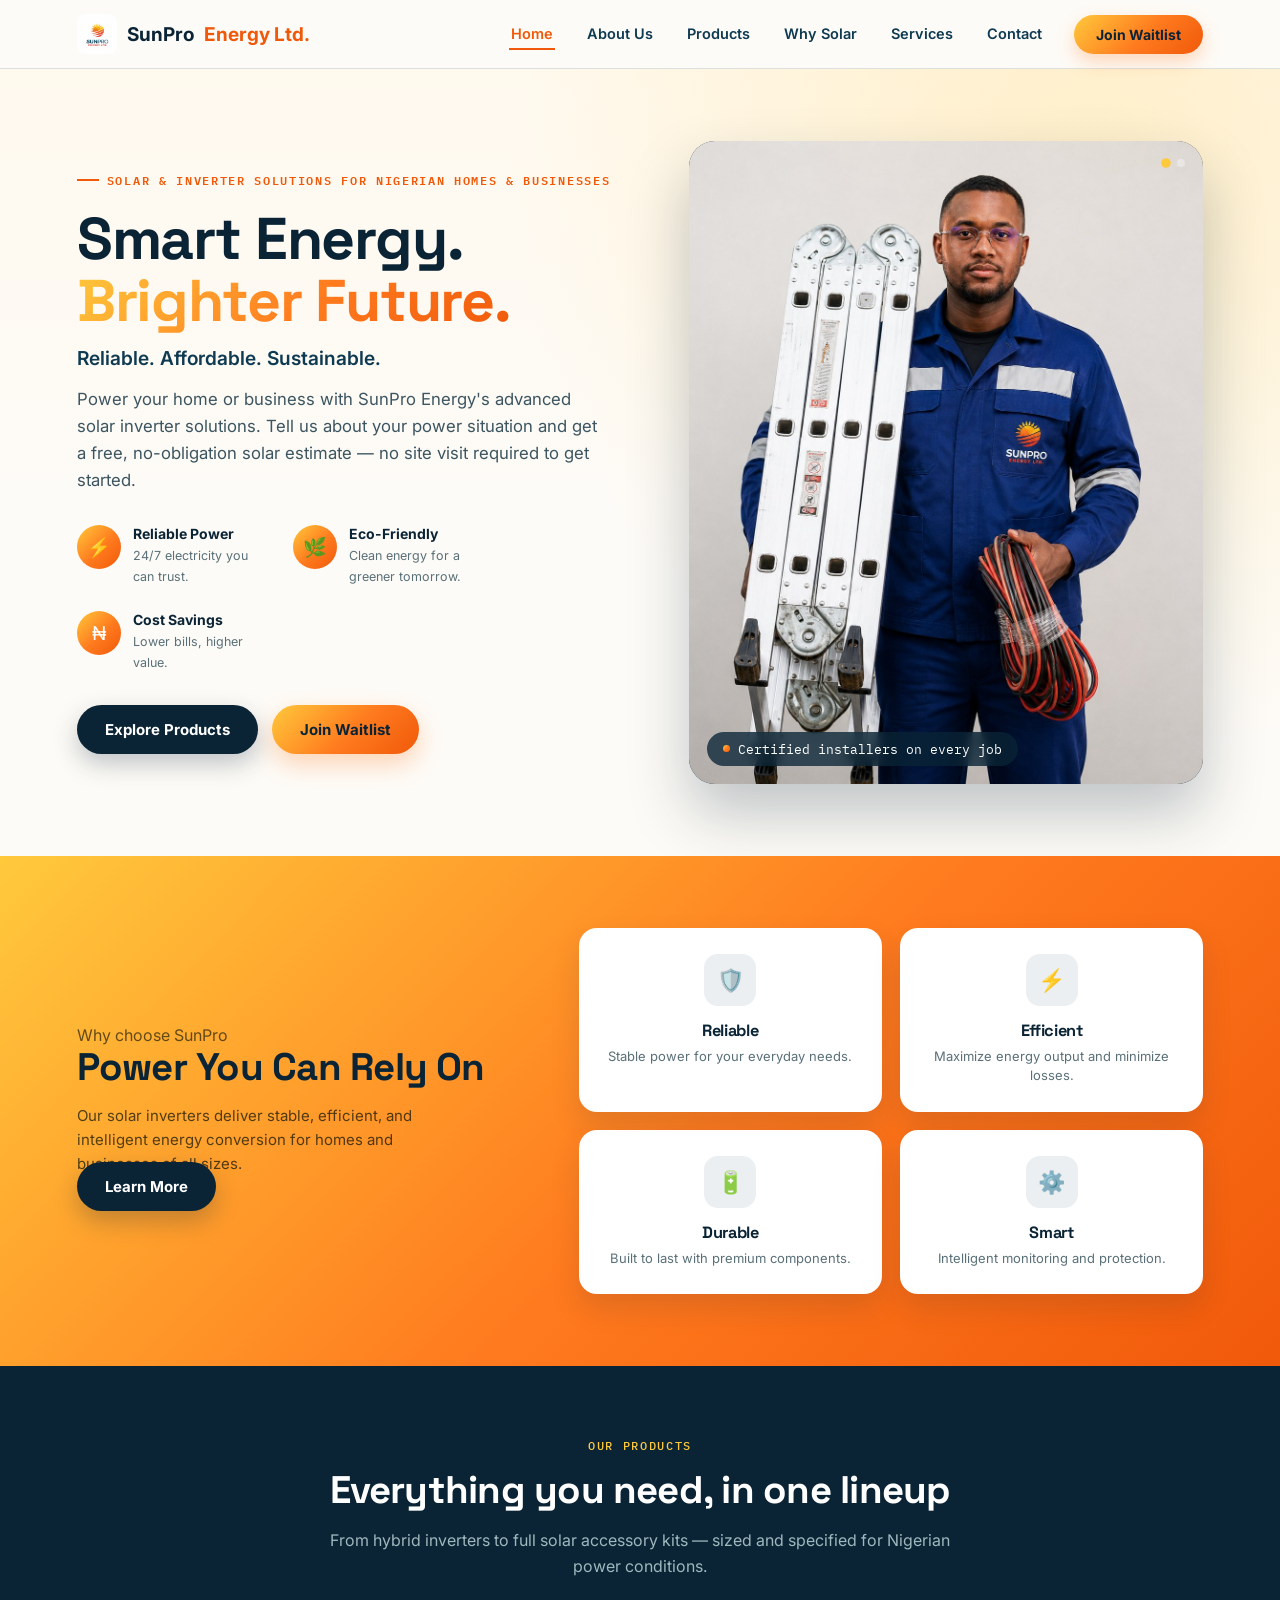
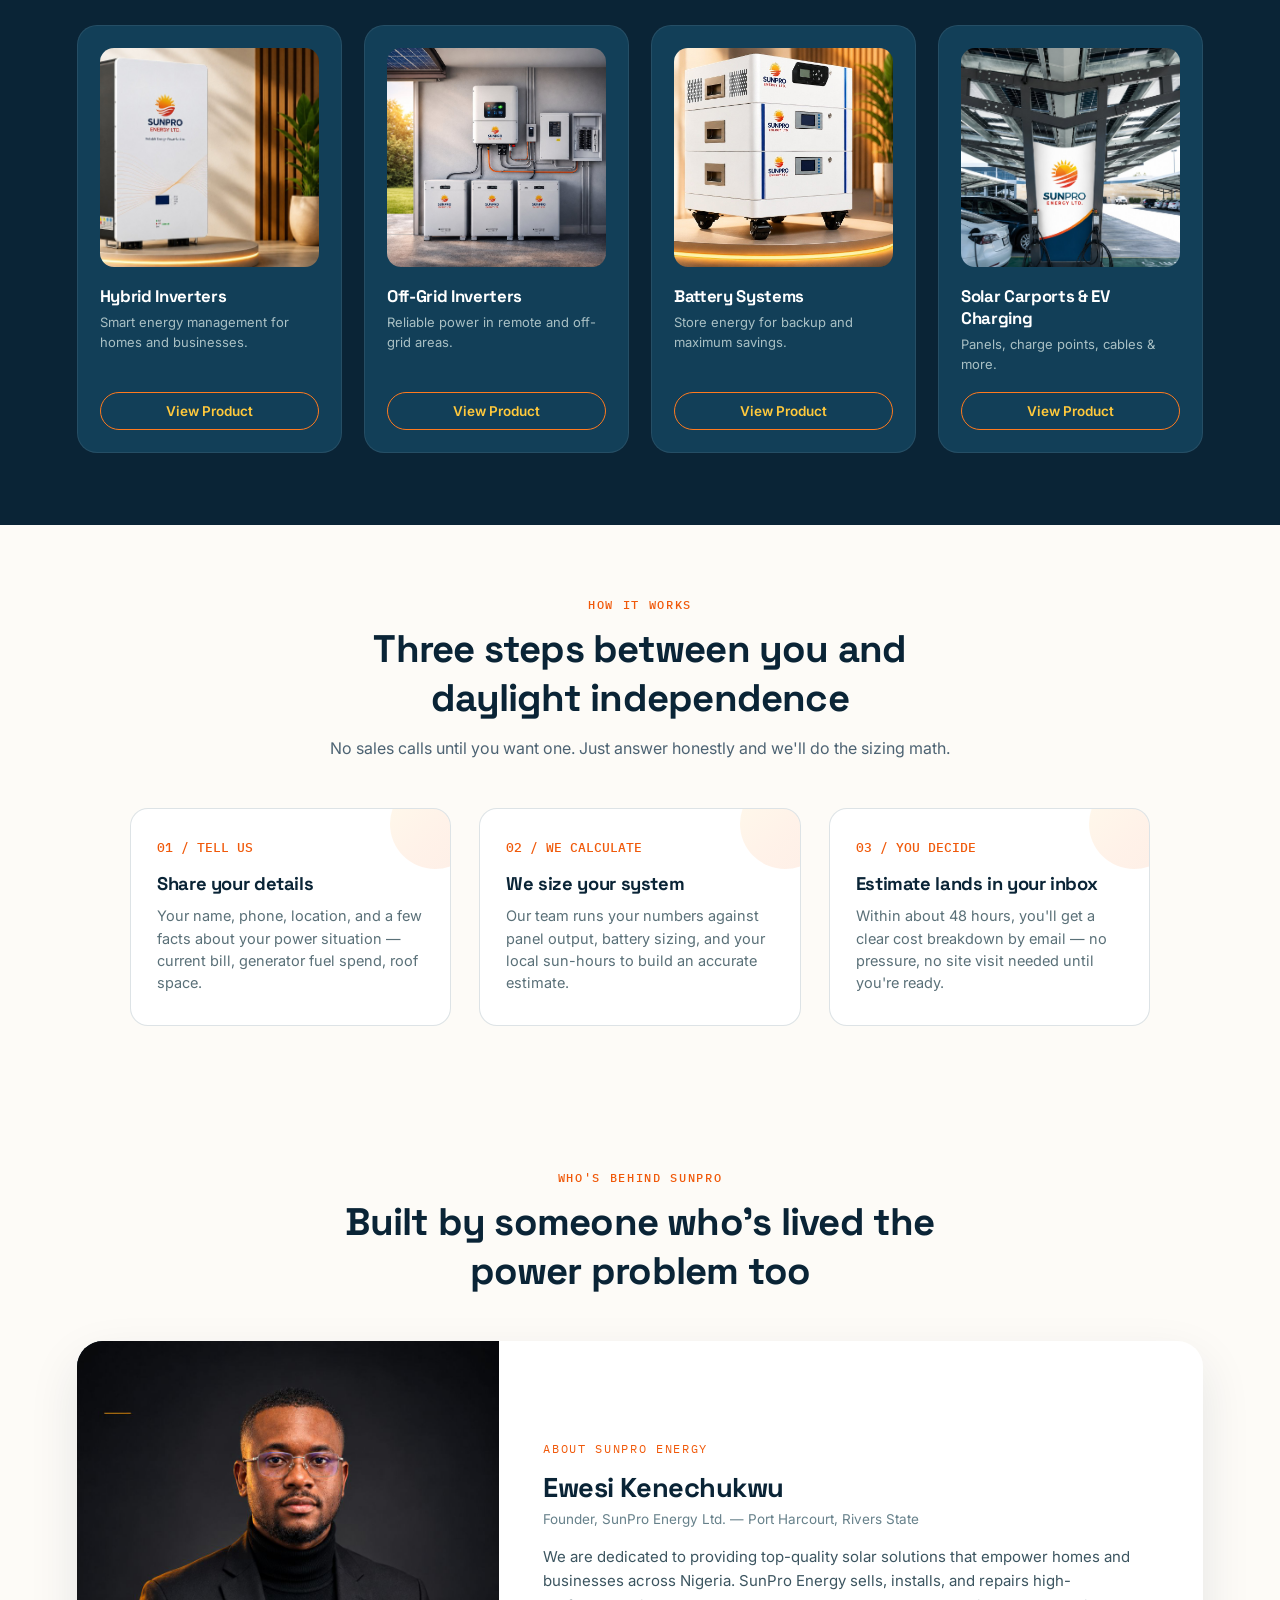
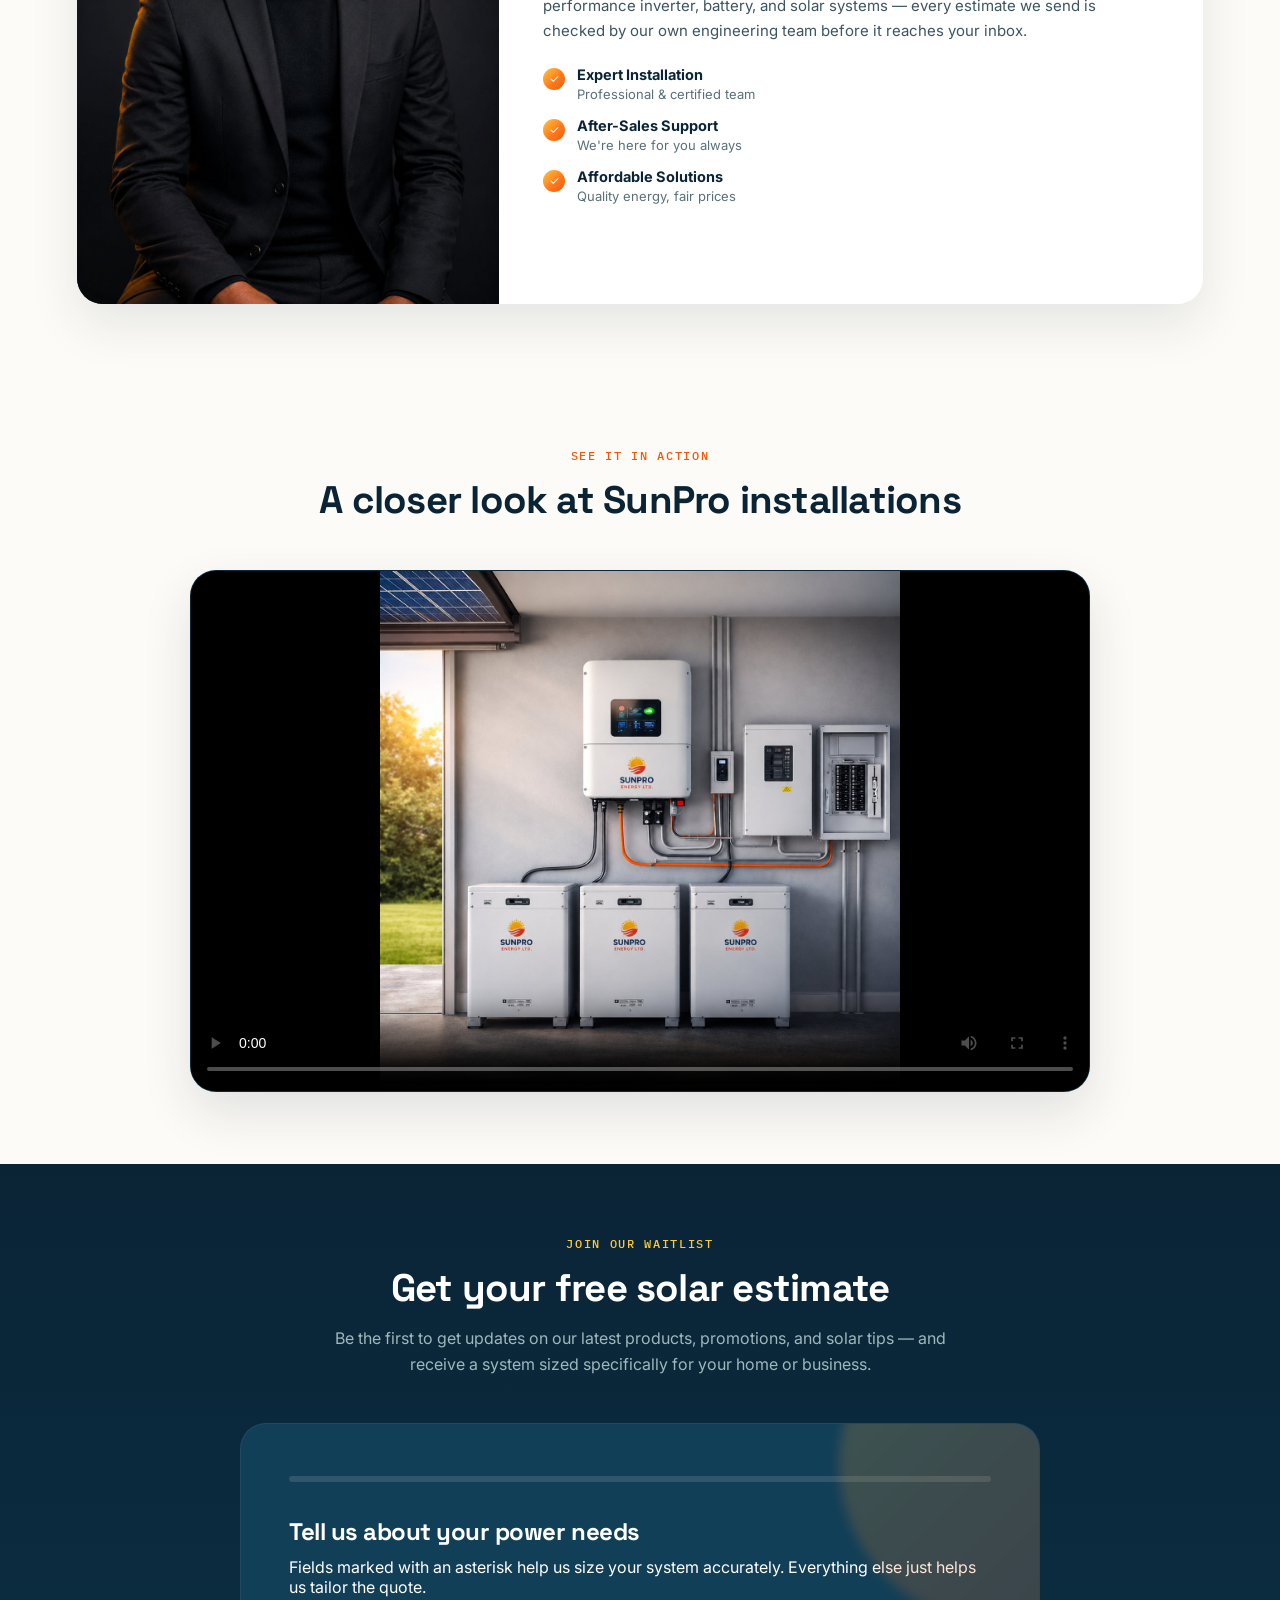
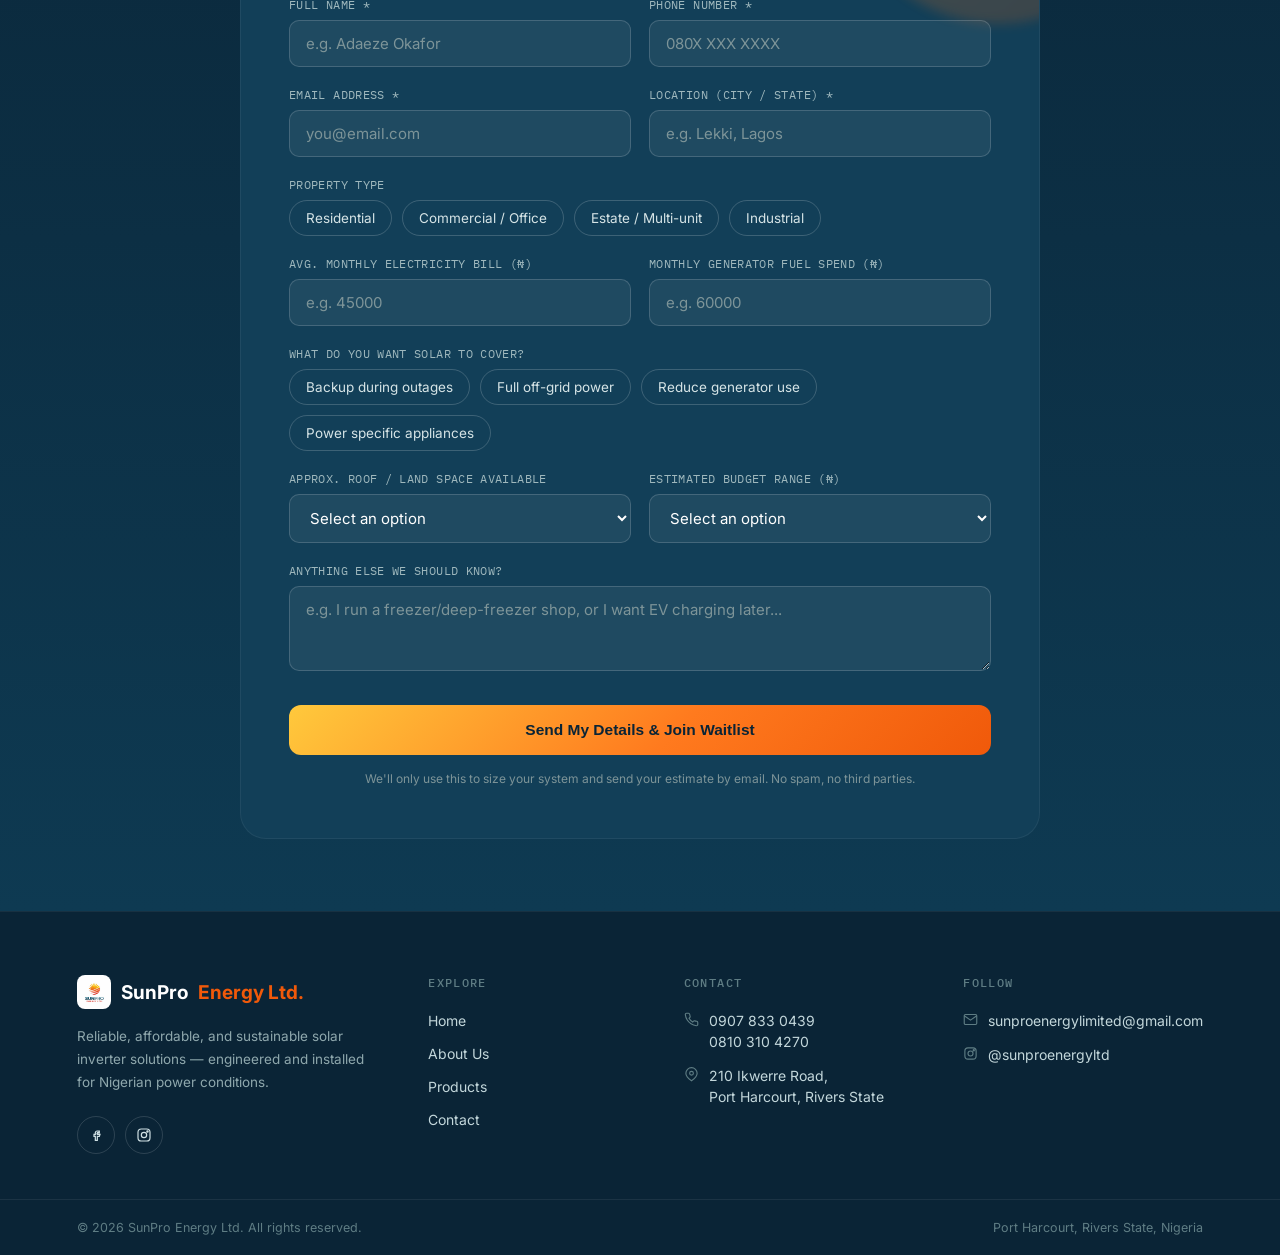
==== commit f7ee54f2: "Add files via upload" ====
--- a/index.html
+++ b/index.html
@@ -314,10 +314,8 @@
 
   <div class="hero-slider" id="heroSlider">
     <div class="slider-dots" id="sliderDots"></div>
-    <div class="slide active"><img src="product-battery-inverter.jpg" alt="SunPro tubular battery, hybrid inverter and solar panels"><div class="slide-badge">Tubular battery &amp; hybrid inverter</div></div>
-    <div class="slide"><img src="product-inverter-lineup.jpg" alt="SunPro inverter lineup"><div class="slide-badge">Our inverter range</div></div>
-    <div class="slide"><img src="flyer-inverter-service.jpg" alt="SunPro installation and repair services"><div class="slide-badge">Sales · Installation · Repair</div></div>
-    <div class="slide"><img src="flyer-what-is-inverter.jpg" alt="How a SunPro inverter converts DC to AC power"><div class="slide-badge">DC → Inverter → AC power</div></div>
+    <div class="slide active"><img src="hero-ladder.jpg" alt="SunPro Energy technician ready for a solar installation with ladder and cabling"><div class="slide-badge">Certified installers on every job</div></div>
+    <div class="slide"><img src="hero-solar-home.jpg" alt="Home powered by SunPro solar panels and battery storage"><div class="slide-badge">Solar &amp; battery power for every home</div></div>
   </div>
 </section>
 
@@ -344,27 +342,27 @@
   </div>
   <div class="product-grid">
     <div class="product-card">
-      <div class="product-thumb"><img src="product-inverter-lineup.jpg" alt="SunPro hybrid inverter"></div>
+      <div class="product-thumb"><img src="product-inverter-unit.jpg" alt="SunPro hybrid inverter unit"></div>
       <h3>Hybrid Inverters</h3>
       <p>Smart energy management for homes and businesses.</p>
       <a href="#waitlist">View Product</a>
     </div>
     <div class="product-card">
-      <div class="product-thumb"><img src="flyer-inverter-service.jpg" alt="SunPro off-grid inverter"></div>
+      <div class="product-thumb"><img src="product-install-wall.jpg" alt="SunPro inverter and battery bank installed on a wall"></div>
       <h3>Off-Grid Inverters</h3>
       <p>Reliable power in remote and off-grid areas.</p>
       <a href="#waitlist">View Product</a>
     </div>
     <div class="product-card">
-      <div class="product-thumb"><img src="product-battery-inverter.jpg" alt="SunPro battery system"></div>
+      <div class="product-thumb"><img src="product-battery-stack.jpg" alt="SunPro stacked lithium battery storage system"></div>
       <h3>Battery Systems</h3>
       <p>Store energy for backup and maximum savings.</p>
       <a href="#waitlist">View Product</a>
     </div>
     <div class="product-card">
-      <div class="product-thumb"><img src="flyer-what-is-inverter.jpg" alt="SunPro solar accessories"></div>
-      <h3>Solar Accessories</h3>
-      <p>Panels, cables, combiner boxes &amp; more.</p>
+      <div class="product-thumb"><img src="product-ev-carport.jpg" alt="SunPro solar carport with EV charging station"></div>
+      <h3>Solar Carports &amp; EV Charging</h3>
+      <p>Panels, charge points, cables &amp; more.</p>
       <a href="#waitlist">View Product</a>
     </div>
   </div>
@@ -422,7 +420,7 @@
     <h2>A closer look at SunPro installations</h2>
   </div>
   <div class="video-wrap">
-    <video controls preload="metadata" poster="product-battery-inverter.jpg">
+    <video controls preload="metadata" poster="product-install-wall.jpg">
       <source src="sunpro-showcase.mp4" type="video/mp4">
       Your browser does not support embedded video.
     </video>
